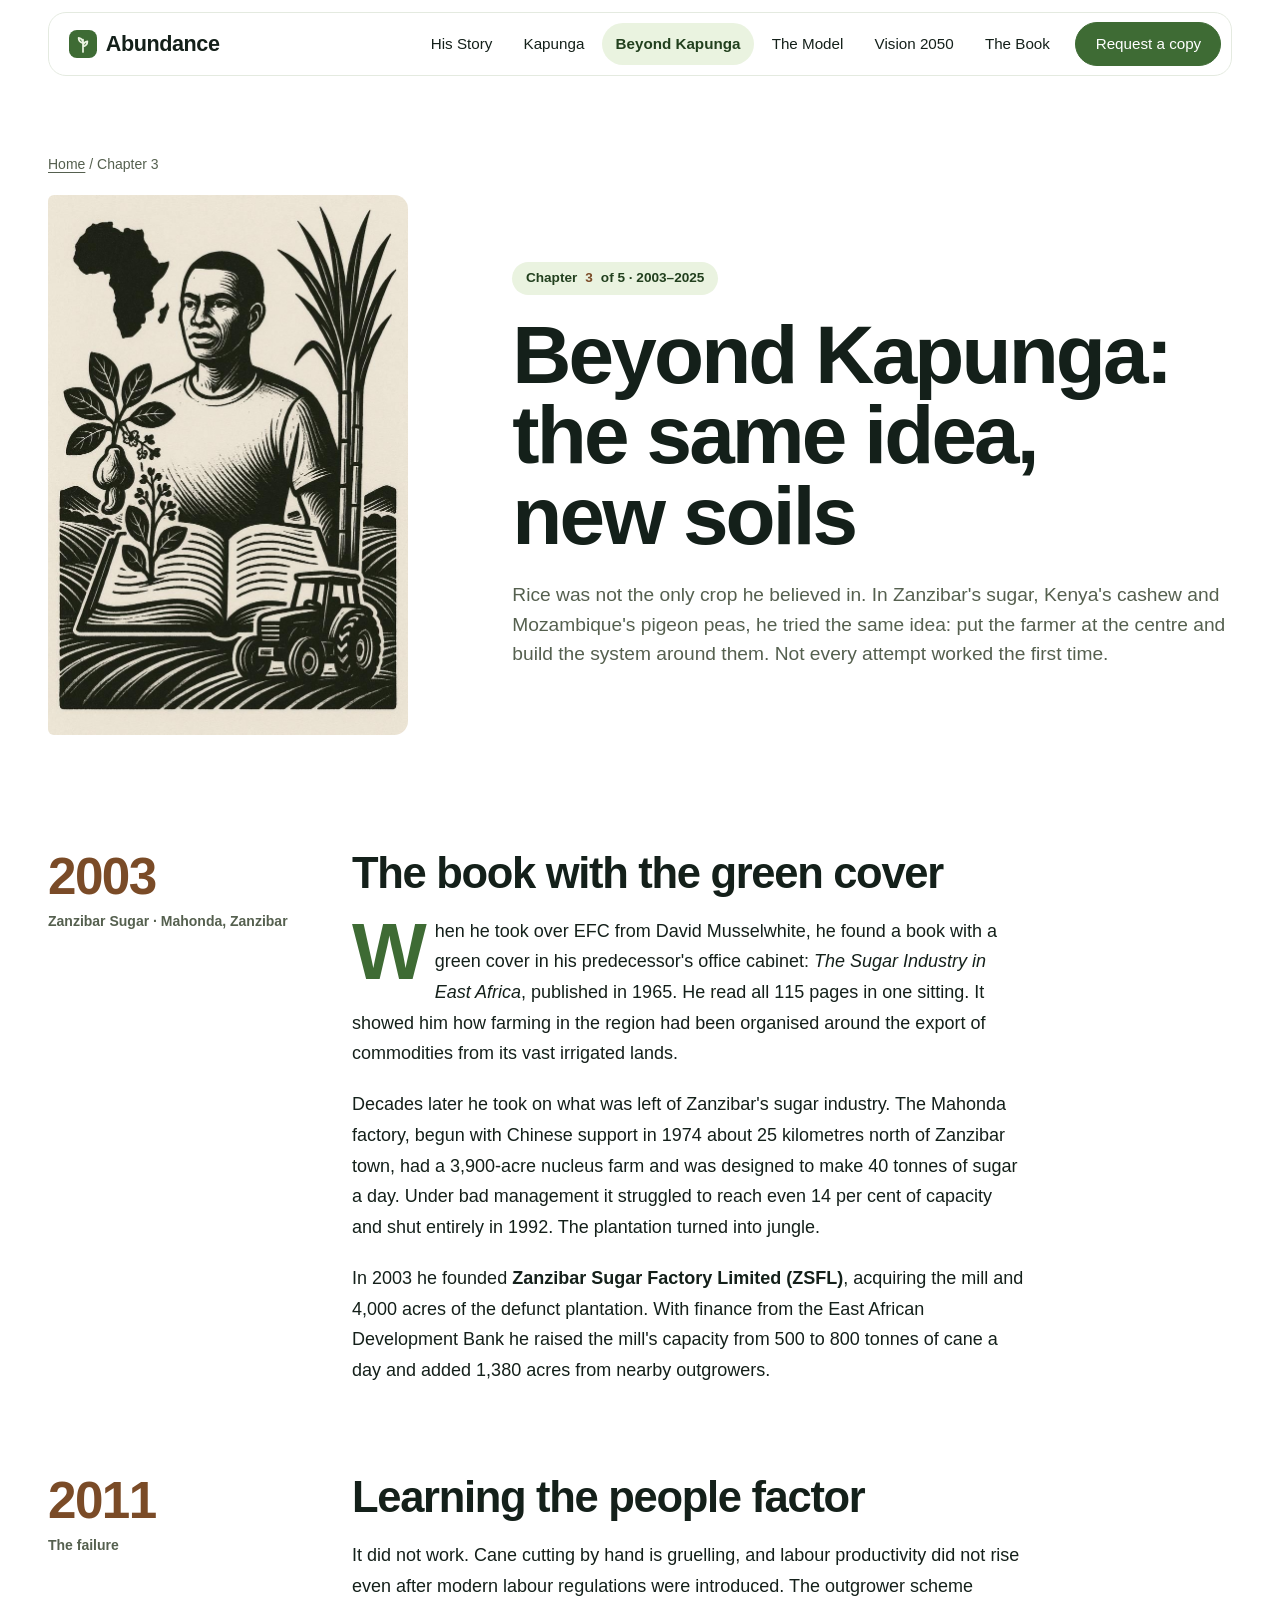
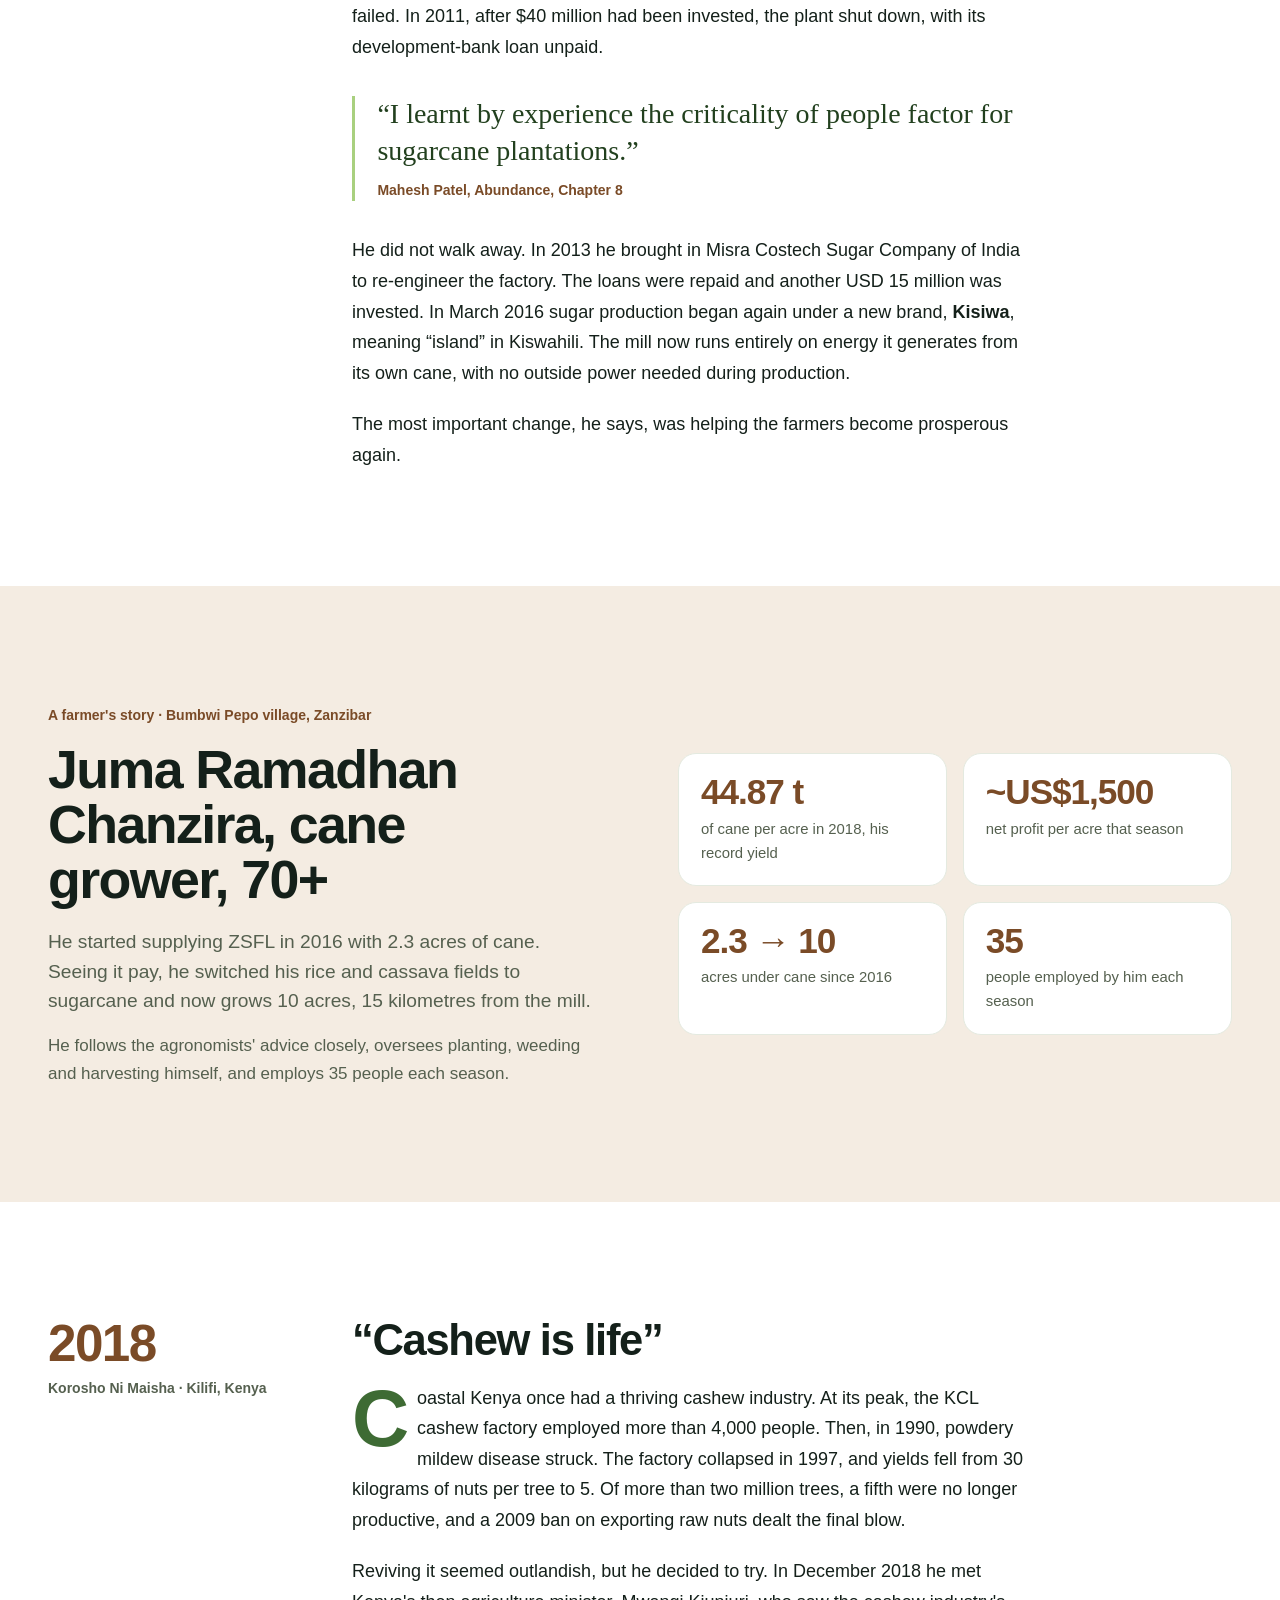
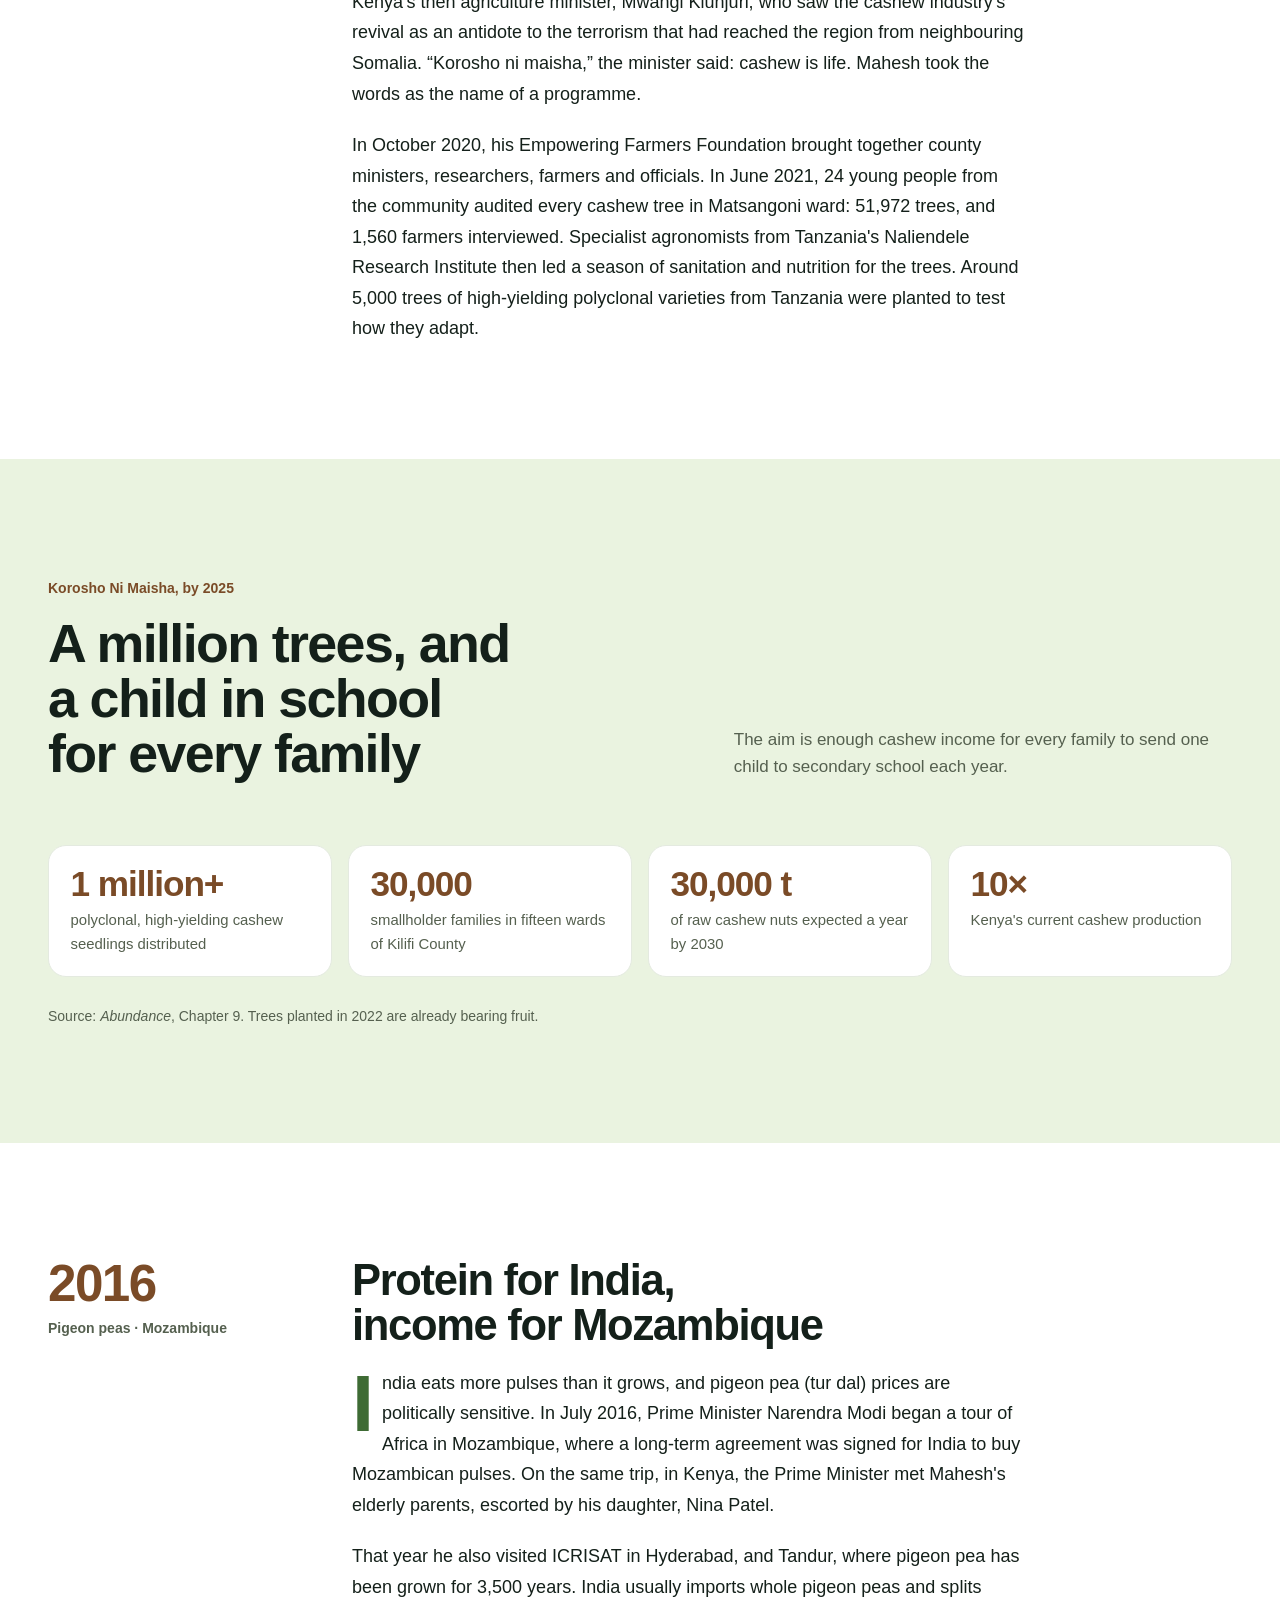
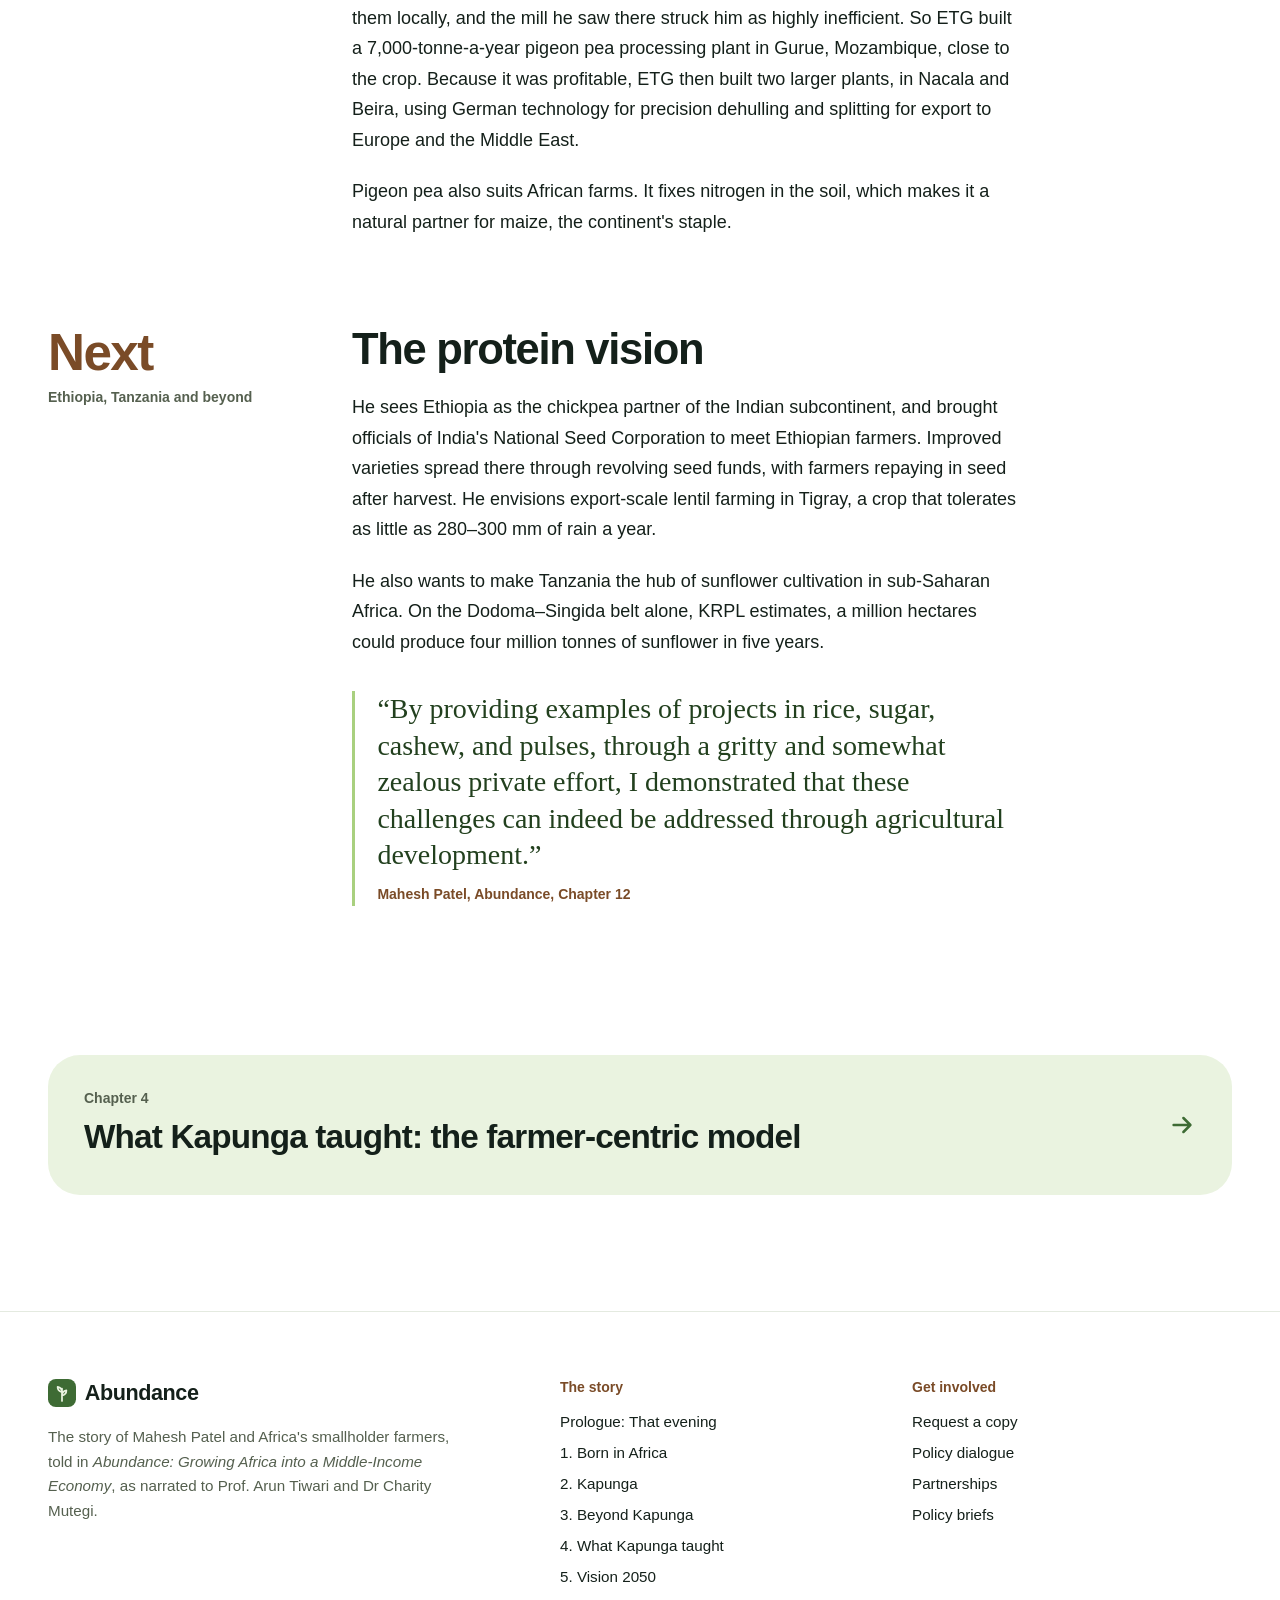
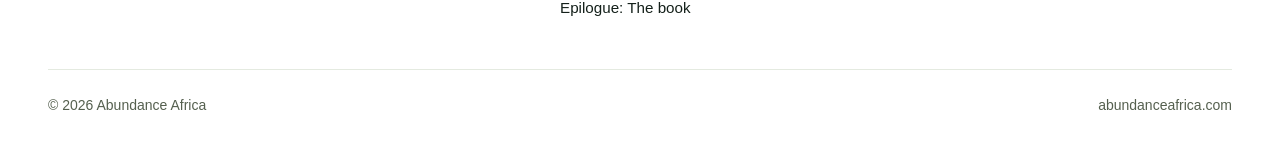
==== beyond-kapunga.html @ ffa39886 "Retell the site as Mahesh Patel's story, add request-a-copy form - Chapters: prologue, Born in Afric" ====
<!doctype html>
<html lang="en">
<head>
<meta charset="utf-8">
<meta name="viewport" content="width=device-width, initial-scale=1">
<title>Beyond Kapunga — Abundance</title>
<meta name="description" content="Chapter 3 of the Abundance story: Mahesh Patel takes the farmer-centric idea to Zanzibar's sugar, Kenya's cashew and Mozambique's pigeon peas, including the ventures that failed first.">
<meta property="og:title" content="Beyond Kapunga — Abundance">
<meta property="og:description" content="Chapter 3 of the Abundance story: Zanzibar sugar, Kenyan cashew and Mozambican pigeon peas, including the ventures that failed first.">
<meta property="og:image" content="assets/img/part-1.jpg">
<meta name="theme-color" content="#3E6B34">
<link rel="icon" href="assets/img/favicon.svg" type="image/svg+xml">
<link rel="preconnect" href="https://api.fontshare.com">
<link href="https://api.fontshare.com/v2/css?f[]=cabinet-grotesk@700,800&f[]=satoshi@400,500,700&f[]=zodiak@400&display=swap" rel="stylesheet">
<link rel="stylesheet" href="assets/site.css">
</head>
<body>
<header class="site-header">
  <div class="bar">
    <a class="brand" href="index.html"><svg viewBox="0 0 32 32" aria-hidden="true"><rect width="32" height="32" rx="9" fill="#3E6B34"/><path d="M16 25V11M16 15c-3-1-5-3.5-5-6 3 .5 5 3 5 6zm0 4c3-1 5-3.5 5-6-3 .5-5 3-5 6z" stroke="#EAF3E0" stroke-width="2" fill="none" stroke-linecap="round" stroke-linejoin="round"/></svg><b>Abundance</b></a>
    <nav class="nav" aria-label="Main"><a href="mahesh-patel.html">His Story</a><a href="kapunga.html">Kapunga</a><a href="beyond-kapunga.html" aria-current="page">Beyond Kapunga</a><a href="the-model.html">The Model</a><a href="the-vision.html">Vision 2050</a><a href="the-book.html">The Book</a><a class="btn" href="request-copy.html">Request a copy</a></nav>
    <details class="menu">
      <summary>Menu</summary>
      <nav aria-label="Main"><a href="mahesh-patel.html">His Story</a><a href="kapunga.html">Kapunga</a><a href="beyond-kapunga.html" aria-current="page">Beyond Kapunga</a><a href="the-model.html">The Model</a><a href="the-vision.html">Vision 2050</a><a href="the-book.html">The Book</a><a href="request-copy.html">Request a copy</a><a href="engage.html">Engage</a></nav>
    </details>
  </div>
</header>
<main>
<section class="phead">
  <div class="wrap">
    <p class="crumbs"><a href="index.html">Home</a> / Chapter 3</p>
    <div class="book" style="align-items:center">
      <div class="cover" style="box-shadow:none;background:#F3EFE6"><img src="assets/img/part-1.jpg" width="722" height="1083" alt="Woodcut illustration of a young African farmer beside cashew, sugarcane, an open book and a tractor" fetchpriority="high"></div>
      <div>
        <span class="chapter-tag">Chapter <b>3</b> of 5 · 2003–2025</span>
        <h1>Beyond Kapunga: the same idea, new soils</h1>
        <p class="lede muted" style="margin-top:1.5rem">Rice was not the only crop he believed in. In Zanzibar's sugar, Kenya's cashew and Mozambique's pigeon peas, he tried the same idea: put the farmer at the centre and build the system around them. Not every attempt worked the first time.</p>
      </div>
    </div>
  </div>
</section>

<section class="section">
  <div class="wrap">
    <article class="scene">
      <div class="scene-side"><span class="when">2003</span><small>Zanzibar Sugar · Mahonda, Zanzibar</small></div>
      <div class="read">
        <h2>The book with the green cover</h2>
        <p class="first">When he took over EFC from David Musselwhite, he found a book with a green cover in his predecessor's office cabinet: <i>The Sugar Industry in East Africa</i>, published in 1965. He read all 115 pages in one sitting. It showed him how farming in the region had been organised around the export of commodities from its vast irrigated lands.</p>
        <p>Decades later he took on what was left of Zanzibar's sugar industry. The Mahonda factory, begun with Chinese support in 1974 about 25 kilometres north of Zanzibar town, had a 3,900-acre nucleus farm and was designed to make 40 tonnes of sugar a day. Under bad management it struggled to reach even 14 per cent of capacity and shut entirely in 1992. The plantation turned into jungle.</p>
        <p>In 2003 he founded <b>Zanzibar Sugar Factory Limited (ZSFL)</b>, acquiring the mill and 4,000 acres of the defunct plantation. With finance from the East African Development Bank he raised the mill's capacity from 500 to 800 tonnes of cane a day and added 1,380 acres from nearby outgrowers.</p>
      </div>
    </article>

    <article class="scene">
      <div class="scene-side"><span class="when">2011</span><small>The failure</small></div>
      <div class="read">
        <h2>Learning the people factor</h2>
        <p>It did not work. Cane cutting by hand is gruelling, and labour productivity did not rise even after modern labour regulations were introduced. The outgrower scheme failed. In 2011, after $40 million had been invested, the plant shut down, with its development-bank loan unpaid.</p>
        <blockquote class="pull"><p>“I learnt by experience the criticality of people factor for sugarcane plantations.”</p><cite>Mahesh Patel, Abundance, Chapter 8</cite></blockquote>
        <p>He did not walk away. In 2013 he brought in Misra Costech Sugar Company of India to re-engineer the factory. The loans were repaid and another USD 15 million was invested. In March 2016 sugar production began again under a new brand, <b>Kisiwa</b>, meaning “island” in Kiswahili. The mill now runs entirely on energy it generates from its own cane, with no outside power needed during production.</p>
        <p>The most important change, he says, was helping the farmers become prosperous again.</p>
      </div>
    </article>
  </div>
</section>

<section class="section soil-soft">
  <div class="wrap split">
    <div>
      <span class="label">A farmer's story · Bumbwi Pepo village, Zanzibar</span>
      <h2>Juma Ramadhan Chanzira, cane grower, 70+</h2>
      <p class="lede muted" style="margin-top:1.25rem">He started supplying ZSFL in 2016 with 2.3 acres of cane. Seeing it pay, he switched his rice and cassava fields to sugarcane and now grows 10 acres, 15 kilometres from the mill.</p>
      <p class="muted" style="margin-top:1rem">He follows the agronomists' advice closely, oversees planting, weeding and harvesting himself, and employs 35 people each season.</p>
    </div>
    <div class="more-figs" style="margin-top:0">
      <div class="fig"><b>44.87 t</b><span>of cane per acre in 2018, his record yield</span></div>
      <div class="fig"><b>~US$1,500</b><span>net profit per acre that season</span></div>
      <div class="fig"><b>2.3 → 10</b><span>acres under cane since 2016</span></div>
      <div class="fig"><b>35</b><span>people employed by him each season</span></div>
    </div>
  </div>
</section>

<section class="section">
  <div class="wrap">
    <article class="scene">
      <div class="scene-side"><span class="when">2018</span><small>Korosho Ni Maisha · Kilifi, Kenya</small></div>
      <div class="read">
        <h2>“Cashew is life”</h2>
        <p class="first">Coastal Kenya once had a thriving cashew industry. At its peak, the KCL cashew factory employed more than 4,000 people. Then, in 1990, powdery mildew disease struck. The factory collapsed in 1997, and yields fell from 30 kilograms of nuts per tree to 5. Of more than two million trees, a fifth were no longer productive, and a 2009 ban on exporting raw nuts dealt the final blow.</p>
        <p>Reviving it seemed outlandish, but he decided to try. In December 2018 he met Kenya's then agriculture minister, Mwangi Kiunjuri, who saw the cashew industry's revival as an antidote to the terrorism that had reached the region from neighbouring Somalia. “Korosho ni maisha,” the minister said: cashew is life. Mahesh took the words as the name of a programme.</p>
        <p>In October 2020, his Empowering Farmers Foundation brought together county ministers, researchers, farmers and officials. In June 2021, 24 young people from the community audited every cashew tree in Matsangoni ward: 51,972 trees, and 1,560 farmers interviewed. Specialist agronomists from Tanzania's Naliendele Research Institute then led a season of sanitation and nutrition for the trees. Around 5,000 trees of high-yielding polyclonal varieties from Tanzania were planted to test how they adapt.</p>
      </div>
    </article>
  </div>
</section>

<section class="section leaf">
  <div class="wrap">
    <div class="head">
      <div><span class="label">Korosho Ni Maisha, by 2025</span><h2>A million trees, and a child in school for every family</h2></div>
      <p>The aim is enough cashew income for every family to send one child to secondary school each year.</p>
    </div>
    <div class="more-figs more-figs--4" style="margin-top:0">
      <div class="fig"><b>1 million+</b><span>polyclonal, high-yielding cashew seedlings distributed</span></div>
      <div class="fig"><b>30,000</b><span>smallholder families in fifteen wards of Kilifi County</span></div>
      <div class="fig"><b>30,000 t</b><span>of raw cashew nuts expected a year by 2030</span></div>
      <div class="fig"><b>10×</b><span>Kenya's current cashew production</span></div>
    </div>
    <p class="source">Source: <i>Abundance</i>, Chapter 9. Trees planted in 2022 are already bearing fruit.</p>
  </div>
</section>

<section class="section">
  <div class="wrap">
    <article class="scene">
      <div class="scene-side"><span class="when">2016</span><small>Pigeon peas · Mozambique</small></div>
      <div class="read">
        <h2>Protein for India, income for Mozambique</h2>
        <p class="first">India eats more pulses than it grows, and pigeon pea (tur dal) prices are politically sensitive. In July 2016, Prime Minister Narendra Modi began a tour of Africa in Mozambique, where a long-term agreement was signed for India to buy Mozambican pulses. On the same trip, in Kenya, the Prime Minister met Mahesh's elderly parents, escorted by his daughter, Nina Patel.</p>
        <p>That year he also visited ICRISAT in Hyderabad, and Tandur, where pigeon pea has been grown for 3,500 years. India usually imports whole pigeon peas and splits them locally, and the mill he saw there struck him as highly inefficient. So ETG built a 7,000-tonne-a-year pigeon pea processing plant in Gurue, Mozambique, close to the crop. Because it was profitable, ETG then built two larger plants, in Nacala and Beira, using German technology for precision dehulling and splitting for export to Europe and the Middle East.</p>
        <p>Pigeon pea also suits African farms. It fixes nitrogen in the soil, which makes it a natural partner for maize, the continent's staple.</p>
      </div>
    </article>

    <article class="scene">
      <div class="scene-side"><span class="when">Next</span><small>Ethiopia, Tanzania and beyond</small></div>
      <div class="read">
        <h2>The protein vision</h2>
        <p>He sees Ethiopia as the chickpea partner of the Indian subcontinent, and brought officials of India's National Seed Corporation to meet Ethiopian farmers. Improved varieties spread there through revolving seed funds, with farmers repaying in seed after harvest. He envisions export-scale lentil farming in Tigray, a crop that tolerates as little as 280–300 mm of rain a year.</p>
        <p>He also wants to make Tanzania the hub of sunflower cultivation in sub-Saharan Africa. On the Dodoma–Singida belt alone, KRPL estimates, a million hectares could produce four million tonnes of sunflower in five years.</p>
        <blockquote class="pull"><p>“By providing examples of projects in rice, sugar, cashew, and pulses, through a gritty and somewhat zealous private effort, I demonstrated that these challenges can indeed be addressed through agricultural development.”</p><cite>Mahesh Patel, Abundance, Chapter 12</cite></blockquote>
      </div>
    </article>
  </div>
</section>

<section class="section" style="padding-top:0">
  <div class="wrap"><a class="next" href="the-model.html"><span><small>Chapter 4</small><b>What Kapunga taught: the farmer-centric model</b></span><svg viewBox="0 0 20 20" fill="none" aria-hidden="true"><path d="M4 10h12m-5-5 5 5-5 5" stroke="currentColor" stroke-width="1.8" stroke-linecap="round" stroke-linejoin="round"/></svg></a></div>
</section>

</main>
<footer class="site-footer">
  <div class="wrap">
    <div class="foot-grid">
      <div>
        <a class="brand" href="index.html"><svg viewBox="0 0 32 32" aria-hidden="true"><rect width="32" height="32" rx="9" fill="#3E6B34"/><path d="M16 25V11M16 15c-3-1-5-3.5-5-6 3 .5 5 3 5 6zm0 4c3-1 5-3.5 5-6-3 .5-5 3-5 6z" stroke="#EAF3E0" stroke-width="2" fill="none" stroke-linecap="round" stroke-linejoin="round"/></svg><b>Abundance</b></a>
        <p class="muted" style="margin-top:.9rem;max-width:26rem">The story of Mahesh Patel and Africa's smallholder farmers, told in <i>Abundance: Growing Africa into a Middle-Income Economy</i>, as narrated to Prof. Arun Tiwari and Dr Charity Mutegi.</p>
      </div>
      <div>
        <h4>The story</h4>
        <ul><li><a href="index.html">Prologue: That evening</a></li><li><a href="mahesh-patel.html">1. Born in Africa</a></li><li><a href="kapunga.html">2. Kapunga</a></li><li><a href="beyond-kapunga.html">3. Beyond Kapunga</a></li><li><a href="the-model.html">4. What Kapunga taught</a></li><li><a href="the-vision.html">5. Vision 2050</a></li><li><a href="the-book.html">Epilogue: The book</a></li></ul>
      </div>
      <div>
        <h4>Get involved</h4>
        <ul><li><a href="request-copy.html">Request a copy</a></li><li><a href="engage.html?route=policy#form">Policy dialogue</a></li><li><a href="engage.html?route=partnership#form">Partnerships</a></li><li><a href="engage.html#briefs">Policy briefs</a></li></ul>
      </div>
    </div>
    <div class="foot-note"><span>&copy; 2026 Abundance Africa</span><span>abundanceafrica.com</span></div>
  </div>
</footer>
<script src="assets/site.js" defer></script>
</body>
</html>
---- assets/site.css ----
:root {
  --canvas: #FFFFFF;
  --leaf: #EAF3E0;        /* light green ground */
  --leaf-2: #D2E6BD;      /* light green rules, fills */
  --sprout: #A9D07F;      /* bright light green, shapes only */
  --rule: #E4EAE0;
  --ink: #14201A;
  --ink-2: #55604F;
  --green: #3E6B34;
  --green-hover: #33592B;
  --green-deep: #22401E;
  --soil: #7A4B27;        /* brown */
  --soil-deep: #5E3A1E;
  --soil-soft: #F4ECE2;
  --harvest: #B8913B;     /* ripe-crop gold, shapes only */
  --water: #6FA8C9;       /* canal, shapes only */

  --font-display: 'Cabinet Grotesk', 'Helvetica Neue', Arial, sans-serif;
  --font-text: 'Satoshi', 'Helvetica Neue', Arial, sans-serif;
  --font-quote: 'Zodiak', Georgia, serif;

  --fs-body: 1.0625rem;
  --fs-small: .875rem;
  --section: clamp(4.5rem, 9vw, 8rem);
  --gutter: clamp(1rem, 4vw, 3rem);
  --max: 1280px;
  --radius-s: 10px;
  --radius-m: 18px;
  --radius-l: 32px;
  --ease: cubic-bezier(.2, .7, .1, 1);
}

*, *::before, *::after { box-sizing: border-box; }
[hidden] { display: none !important; }
html { -webkit-text-size-adjust: 100%; }
body { margin: 0; background: var(--canvas); color: var(--ink); font: 400 var(--fs-body)/1.62 var(--font-text); -webkit-font-smoothing: antialiased; }
img { display: block; max-width: 100%; height: auto; }
a { color: var(--green); text-underline-offset: .18em; text-decoration-thickness: 1px; }
a:hover { color: var(--green-hover); }
:focus-visible { outline: 2px solid var(--soil); outline-offset: 3px; border-radius: 6px; }
h1, h2, h3 { font-family: var(--font-display); margin: 0; text-wrap: balance; }
h1 { font-weight: 800; font-size: clamp(2.8rem, 6.4vw, 5.6rem); line-height: .98; letter-spacing: -0.035em; }
h2 { font-weight: 800; font-size: clamp(2.1rem, 4.2vw, 3.6rem); line-height: 1.02; letter-spacing: -0.03em; }
h3 { font-weight: 700; font-size: 1.4rem; line-height: 1.2; letter-spacing: -0.015em; }
h4 { margin: 0; font-size: 1rem; font-weight: 700; }
p { margin: 0; }
p + p { margin-top: 1em; }
ul, ol { margin: 0; padding: 0; }

.wrap { max-width: var(--max); margin: 0 auto; padding: 0 var(--gutter); }
.section { padding: var(--section) 0; }
.leaf { background: var(--leaf); }
.soil-soft { background: var(--soil-soft); }
.lede { font-size: clamp(1.12rem, 1.5vw, 1.3rem); line-height: 1.55; }
.muted { color: var(--ink-2); }
.label { display: inline-block; font-size: var(--fs-small); font-weight: 700; color: var(--soil); margin-bottom: 1rem; }
.mark { text-decoration: underline; text-decoration-color: var(--sprout); text-decoration-thickness: .16em; text-underline-offset: .1em; text-decoration-skip-ink: none; }
.quote { font-family: var(--font-quote); font-weight: 400; font-size: clamp(1.6rem, 3vw, 2.5rem); line-height: 1.2; letter-spacing: -0.01em; color: var(--green-deep); }
.todo { background: #FFF6DD; color: #6B4A00; font-size: .85em; padding: .05em .4em; border-radius: 4px; font-weight: 500; }
.head { display: grid; grid-template-columns: 1.1fr .9fr; gap: 1.5rem clamp(2rem, 6vw, 6rem); align-items: end; margin-bottom: clamp(2.5rem, 5vw, 4rem); }
.head p { color: var(--ink-2); max-width: 34rem; }
.source { font-size: var(--fs-small); color: var(--ink-2); margin-top: 1.75rem; max-width: 52rem; }

/* Buttons */
.btn { display: inline-flex; align-items: center; justify-content: center; gap: .55rem; min-height: 48px; padding: .8rem 1.4rem; border-radius: 999px; background: var(--green); color: #fff; border: 1.5px solid var(--green); font: 700 1rem/1 var(--font-text); text-decoration: none; cursor: pointer; transition: background-color .2s, border-color .2s, color .2s; }
.btn:hover { background: var(--green-hover); border-color: var(--green-hover); color: #fff; }
.btn svg { width: 18px; height: 18px; transition: transform .25s var(--ease); }
.btn:hover svg { transform: translateX(3px); }
.btn-line { background: transparent; color: var(--green-deep); border-color: var(--leaf-2); }
.btn-line:hover { background: var(--leaf); color: var(--green-deep); border-color: var(--green); }
.btn-white { background: #fff; border-color: #fff; color: var(--green-deep); }
.btn-white:hover { background: var(--leaf); border-color: var(--leaf); color: var(--green-deep); }
.actions { display: flex; flex-wrap: wrap; gap: .75rem; margin-top: 2rem; }

/* Floating header bar */
.site-header { position: sticky; top: 0; z-index: 30; padding: 12px var(--gutter) 0; pointer-events: none; }
.bar { pointer-events: auto; max-width: calc(var(--max) - 2 * var(--gutter) + 2rem); margin: 0 auto; display: flex; align-items: center; justify-content: space-between; gap: 1.5rem; min-height: 64px; padding: 0 .6rem 0 1.25rem; background: rgba(255,255,255,.96); border: 1px solid var(--rule); border-radius: var(--radius-m); transition: box-shadow .3s; }
.is-scrolled .bar { box-shadow: 0 10px 30px -18px rgba(20,32,26,.35); }
.brand { display: flex; align-items: center; gap: .55rem; text-decoration: none; color: var(--ink); }
.brand svg { width: 28px; height: 28px; }
.brand b { font-family: var(--font-display); font-weight: 800; font-size: 1.35rem; letter-spacing: -0.02em; }
.nav { display: flex; align-items: center; gap: .25rem; }
.nav a { padding: .55rem .85rem; border-radius: 999px; color: var(--ink); text-decoration: none; font-weight: 500; font-size: .95rem; transition: background-color .2s; }
.nav a:hover { background: var(--leaf); color: var(--ink); }
.nav a[aria-current="page"] { background: var(--leaf); color: var(--green-deep); font-weight: 700; }
.nav .btn { margin-left: .5rem; padding: .7rem 1.2rem; min-height: 44px; color: #fff; }
.nav .btn:hover { background: var(--green-hover); color: #fff; }
.nav .btn[aria-current="page"] { background: var(--soil); border-color: var(--soil); color: #fff; }
.menu { display: none; position: relative; }

/* ---------- Home hero: headline + expanding photo panels ---------- */
.hero { padding: clamp(2rem, 4.5vw, 3.75rem) 0 clamp(3rem, 6vw, 5rem); }
.hero-top { display: grid; grid-template-columns: 1.7fr .8fr; gap: 2rem clamp(2rem, 5vw, 5rem); align-items: end; }
.hero h1 { font-size: clamp(3rem, 6.6vw, 6.4rem); line-height: .94; letter-spacing: -0.045em; animation: set .9s var(--ease) both; }
.hero .by { font-weight: 700; color: var(--soil); }
.hero .sub { margin-top: .6rem; font-family: var(--font-display); font-weight: 700; font-size: 1.3rem; line-height: 1.25; letter-spacing: -0.01em; color: var(--green-deep); }
.hero .deck { margin-top: 1rem; color: var(--ink-2); }
@keyframes set { from { opacity: 0; transform: translateY(18px); } }
.panels { display: flex; gap: .75rem; height: clamp(360px, 44vw, 560px); margin-top: clamp(2rem, 4vw, 3rem); list-style: none; }
.panel { position: relative; display: flex; flex-direction: column; flex: 1 1 0; min-width: 0; margin: 0; cursor: pointer; transition: flex-grow .7s var(--ease); animation: rise-in .9s var(--ease) both; }
.panel:nth-child(2) { animation-delay: .08s; } .panel:nth-child(3) { animation-delay: .16s; } .panel:nth-child(4) { animation-delay: .24s; }
@keyframes rise-in { from { opacity: 0; transform: translateY(30px); } }
.panel.is-open { flex-grow: 3.2; }
.ph { position: relative; flex: 1; min-height: 0; border-radius: var(--radius-l); overflow: hidden; background: var(--leaf); }
.panel img { position: absolute; inset: 0; width: 100%; height: 100%; object-fit: cover; transition: transform 1.2s var(--ease); }
.panel.is-open img { transform: scale(1.03); }
.panel--book img { object-fit: contain; padding: 8% 10%; filter: drop-shadow(0 22px 28px rgba(20,32,26,.28)); }
.panel figcaption { padding: .9rem .25rem 0; height: 5.75rem; overflow: hidden; margin: 0; color: var(--ink); font-size: 1rem; }
.panel figcaption b { display: block; font-family: var(--font-display); font-size: 1.15rem; letter-spacing: -0.01em; white-space: nowrap; overflow: hidden; text-overflow: ellipsis; }
.panel figcaption span { display: block; font-size: .9rem; color: var(--ink-2); max-height: 0; opacity: 0; overflow: hidden; transition: max-height .5s var(--ease), opacity .4s; }
.panel.is-open figcaption span { max-height: 5em; opacity: 1; margin-top: .2rem; }
.panel a { position: absolute; inset: 0; z-index: 2; border-radius: var(--radius-l); }

/* Facts strip under hero */
.facts { display: grid; grid-template-columns: repeat(4, 1fr); gap: 1px; margin-top: 1rem; background: var(--rule); border: 1px solid var(--rule); border-radius: var(--radius-m); overflow: hidden; list-style: none; }
.facts li { padding: 1.1rem 1.25rem; background: #fff; font-size: .93rem; color: var(--ink-2); }
.facts b { display: block; color: var(--ink); font-weight: 700; }

/* ---------- Ecosystem switch ---------- */
.eco-wrap { display: grid; grid-template-columns: .8fr 1.2fr; gap: clamp(2rem, 5vw, 5rem); align-items: center; }
.seg { display: inline-flex; padding: 5px; border-radius: 999px; background: #fff; border: 1px solid var(--leaf-2); }
.seg label { position: relative; cursor: pointer; }
.seg input { position: absolute; opacity: 0; pointer-events: none; }
.seg span { display: block; min-height: 42px; padding: .6rem 1.2rem; border-radius: 999px; font-weight: 700; font-size: .95rem; color: var(--ink-2); transition: background-color .25s, color .25s; }
.seg input:checked + span { background: var(--green); color: #fff; }
.seg input:focus-visible + span { outline: 2px solid var(--soil); outline-offset: 2px; }
.seg--soil input:checked + span { background: var(--soil); }
.eco-text .state-copy { margin-top: 1.5rem; min-height: 6.5em; }
.eco-caption { margin-top: 1.25rem; padding: 1rem 1.2rem; background: #fff; border-radius: var(--radius-m); border: 1px solid var(--leaf-2); font-size: .97rem; min-height: 4.6em; }
.eco-caption b { display: block; font-family: var(--font-display); font-size: 1.1rem; }
.eco { width: 100%; height: auto; display: block; overflow: visible; }
.eco .node { cursor: pointer; transition: transform 1s var(--ease); }
.eco .node circle { fill: #fff; stroke: var(--green); stroke-width: 2; transition: stroke .4s, fill .3s; }
.eco .node text { font: 700 15px var(--font-text); fill: var(--green-deep); pointer-events: none; transition: fill .4s; }
.eco .node:hover circle, .eco .node:focus-visible circle { fill: var(--leaf-2); }
.eco .node:focus { outline: none; }
.eco .node:focus-visible circle { stroke: var(--soil); stroke-width: 3; }
.eco .link { stroke: var(--green); stroke-width: 2; stroke-dasharray: 260; stroke-dashoffset: 0; transition: stroke-dashoffset 1s var(--ease) .35s, opacity .4s .35s; }
.eco .orbit { fill: none; stroke: var(--leaf-2); stroke-width: 2; stroke-dasharray: 4 8; transition: opacity .6s .4s; }
.eco .hub { transition: fill .6s; fill: var(--green); }
.eco .hub-t { font: 800 24px var(--font-display); fill: #fff; text-anchor: middle; }
.eco .hub-s { font: 700 12.5px var(--font-text); text-anchor: middle; transition: opacity .4s; }
.eco[data-state="fragmented"] .node { transform: translate(var(--fx), var(--fy)); }
.eco[data-state="fragmented"] .node circle { stroke: #B9AE9E; stroke-dasharray: 5 6; }
.eco[data-state="fragmented"] .node text { fill: #8A7F70; }
.eco[data-state="fragmented"] .link { stroke-dashoffset: 260; opacity: 0; transition-delay: 0s; }
.eco[data-state="fragmented"] .orbit { opacity: 0; transition-delay: 0s; }
.eco[data-state="fragmented"] .hub { fill: #A39582; }
.eco .s-frag { fill: #F4ECE2; opacity: 0; } .eco .s-conn { fill: var(--leaf-2); }
.eco[data-state="fragmented"] .s-frag { opacity: 1; } .eco[data-state="fragmented"] .s-conn { opacity: 0; }

/* ---------- Kapunga: scroll story with a growing field ---------- */
.story { display: grid; grid-template-columns: 1fr 1fr; gap: clamp(2rem, 6vw, 6rem); }
.story-visual { position: sticky; top: 96px; align-self: start; height: calc(100svh - 120px); max-height: 720px; display: flex; flex-direction: column; gap: 1rem; }
.field-card { position: relative; flex: 1; min-height: 0; border-radius: var(--radius-l); overflow: hidden; background: #EADCC8; }
.field { width: 100%; height: 100%; display: block; }
.field g { transition: opacity .8s var(--ease); }
.field .l2, .field .l3, .field .l4, .field .l6 { opacity: 0; }
.field.s2 .l2, .field.s3 .l3, .field.s4 .l4, .field.s6 .l6 { opacity: 1; }
.field .l3 circle { fill: var(--green); transform-box: fill-box; transform-origin: center; transform: scale(.4); transition: transform .9s var(--ease), fill .9s; }
.field.s3 .l3 circle { transform: scale(.8); }
.field.s4 .l3 circle { transform: scale(1.1); }
.field.s5 .l3 circle { transform: scale(1.6); fill: var(--harvest); }
.field-badge { position: absolute; left: 1rem; top: 1rem; right: 1rem; display: flex; justify-content: space-between; align-items: flex-start; gap: 1rem; pointer-events: none; }
.field-badge .when { padding: .5rem .9rem; border-radius: 999px; background: #fff; font-weight: 700; font-size: .92rem; color: var(--soil); }
.field-badge .count { padding: .5rem .9rem; border-radius: 999px; background: rgba(255,255,255,.85); font-size: .85rem; font-weight: 700; font-variant-numeric: tabular-nums; }
.story-meter { display: grid; grid-template-columns: repeat(6, 1fr); gap: 6px; }
.story-meter i { height: 6px; border-radius: 3px; background: var(--leaf-2); transition: background-color .4s; }
.story-meter i.on { background: var(--green); }
.story-steps { list-style: none; }
.story-step { min-height: 78svh; display: flex; flex-direction: column; justify-content: center; padding: 2rem 0; opacity: .35; transition: opacity .5s; }
.story-step.is-active { opacity: 1; }
.story-step:first-child { min-height: 60svh; justify-content: flex-start; padding-top: 4rem; }
.story-step .when { font-weight: 700; color: var(--soil); }
.story-step h3 { margin-top: .4rem; font-size: clamp(2rem, 3.4vw, 3rem); font-weight: 800; letter-spacing: -0.03em; line-height: 1.02; }
.story-step .why { margin-top: 1.1rem; font-size: 1.12rem; }
.story-step ul { list-style: none; margin-top: 1.25rem; display: grid; gap: .45rem; }
.story-step li { position: relative; padding-left: 1.5rem; color: var(--ink-2); }
.story-step li::before { content: ""; position: absolute; left: 0; top: .55em; width: 10px; height: 10px; border-radius: 50%; border: 2px solid var(--green); }
.story-step .ask { margin-top: 1.5rem; padding: 1rem 1.2rem; background: var(--soil-soft); border-radius: var(--radius-m); }
.story-step .ask small { display: block; font-size: .82rem; font-weight: 700; color: var(--soil); }
.story-step .ask p { font-family: var(--font-quote); font-size: 1.15rem; line-height: 1.4; color: var(--ink); margin-top: .2rem; }

/* ---------- Yield unit chart ---------- */
.yield { display: grid; grid-template-columns: 1fr 1.1fr; gap: clamp(2rem, 6vw, 6rem); align-items: center; }
.yield-num { font-family: var(--font-display); font-weight: 800; font-size: clamp(4rem, 9vw, 7.5rem); line-height: .9; letter-spacing: -0.05em; color: var(--green-deep); margin-top: 1.75rem; font-variant-numeric: tabular-nums; }
.yield-num small { font-size: .3em; letter-spacing: -0.01em; color: var(--ink-2); margin-left: .3rem; }
.yield-note { margin-top: .75rem; color: var(--ink-2); min-height: 3.2em; }
.units { display: grid; grid-template-columns: repeat(10, 1fr); gap: 6px; padding: clamp(1rem, 2.5vw, 1.75rem); background: #fff; border-radius: var(--radius-l); border: 1px solid var(--rule); }
.units i { aspect-ratio: 1; border-radius: 4px; background: var(--soil-soft); transition: background-color .35s var(--ease); }
.units i.on { background: var(--green); }
.units-key { display: flex; justify-content: space-between; gap: 1rem; margin-top: .8rem; font-size: .85rem; color: var(--ink-2); }
.units-key span::before { content: ""; display: inline-block; width: 11px; height: 11px; border-radius: 3px; background: var(--green); margin-right: .45rem; vertical-align: -1px; }
.more-figs { display: grid; grid-template-columns: 1fr 1fr; gap: 1rem; margin-top: 2rem; }
.fig { padding: 1.25rem 1.35rem; background: #fff; border-radius: var(--radius-m); border: 1px solid var(--rule); }
.fig b { display: block; font-family: var(--font-display); font-weight: 800; font-size: 2.2rem; line-height: 1; letter-spacing: -0.03em; color: var(--soil); }
.fig span { display: block; margin-top: .45rem; font-size: .93rem; color: var(--ink-2); }

/* ---------- Five shifts: pinned horizontal scroll ---------- */
.shifts { background: var(--soil); color: #fff; position: relative; }
.shifts h2 { color: #fff; }
.shifts .head p { color: rgba(255,255,255,.82); }
.shifts .label { color: var(--sprout); }
.hs-sticky { padding: var(--section) 0; }
.hs-viewport { overflow-x: auto; scroll-snap-type: x mandatory; scrollbar-width: none; padding: 0 var(--gutter); }
.hs-viewport::-webkit-scrollbar { display: none; }
.hs-track { display: flex; gap: 1.25rem; list-style: none; width: max-content; padding-right: var(--gutter); }
.shift { scroll-snap-align: start; width: min(540px, 82vw); min-height: 380px; display: flex; flex-direction: column; padding: clamp(1.5rem, 3vw, 2.25rem); background: #fff; color: var(--ink); border-radius: var(--radius-l); }
.shift .n { align-self: flex-start; padding: .35rem .8rem; border-radius: 999px; background: var(--leaf); font-weight: 700; font-size: .85rem; color: var(--green-deep); }
.shift .from { margin-top: auto; font-size: 1rem; color: var(--ink-2); }
.shift .from s { text-decoration-color: var(--soil); text-decoration-thickness: 2px; }
.shift h3 { margin-top: .5rem; font-weight: 800; font-size: clamp(1.7rem, 2.6vw, 2.3rem); line-height: 1.05; letter-spacing: -0.03em; color: var(--green-deep); }
.shift p { margin-top: 1rem; color: var(--ink-2); font-size: .98rem; }
.hs-progress { max-width: var(--max); margin: 2rem auto 0; padding: 0 var(--gutter); }
.hs-progress div { height: 4px; border-radius: 2px; background: rgba(255,255,255,.22); overflow: hidden; }
.hs-progress span { display: block; height: 100%; width: 0; background: var(--sprout); border-radius: 2px; }
.hs-on .hs-sticky { position: sticky; top: 0; height: 100svh; display: flex; flex-direction: column; justify-content: center; padding: 76px 0 2rem; overflow: hidden; }
.hs-on .hs-viewport { overflow: visible; scroll-snap-type: none; }
.hs-on .hs-track { will-change: transform; }

/* ---------- Book with part tabs ---------- */
.book { display: grid; grid-template-columns: .7fr 1.3fr; gap: clamp(2rem, 6vw, 6rem); align-items: start; }
.cover { position: relative; border-radius: 6px 14px 14px 6px; overflow: hidden; box-shadow: 0 30px 50px -28px rgba(20,32,26,.55); max-width: 360px; }
.cover img { width: 100%; }
.cover-meta { margin-top: 1.5rem; max-width: 360px; font-size: .93rem; color: var(--ink-2); }
.cover-meta b { color: var(--ink); }
.tabs { display: flex; gap: .5rem; margin-top: 2rem; overflow-x: auto; scrollbar-width: none; }
.tab { flex: 1 0 auto; min-width: 150px; text-align: left; padding: 1rem 1.1rem; border: 1.5px solid var(--leaf-2); border-radius: var(--radius-m); background: #fff; cursor: pointer; font: inherit; color: var(--ink); transition: border-color .2s, background-color .2s; }
.tab small { display: block; font-size: .82rem; font-weight: 700; color: var(--soil); }
.tab b { display: block; margin-top: .15rem; font-family: var(--font-display); font-size: 1.1rem; letter-spacing: -0.01em; line-height: 1.2; }
.tab:hover { border-color: var(--green); }
.tab[aria-selected="true"] { background: var(--green); border-color: var(--green); color: #fff; }
.tab[aria-selected="true"] small { color: var(--sprout); }
.spread { display: grid; grid-template-columns: 1fr 1fr; gap: 0; margin-top: 1rem; background: #fff; border-radius: var(--radius-l); border: 1px solid var(--leaf-2); overflow: hidden; }
.spread > div { padding: clamp(1.5rem, 3vw, 2.25rem); }
.spread > div + div { border-left: 1px dashed var(--leaf-2); }
.spread .q { font-family: var(--font-quote); font-size: clamp(1.35rem, 2vw, 1.7rem); line-height: 1.25; color: var(--green-deep); }
.spread p { color: var(--ink-2); }
.chips { list-style: none; display: flex; flex-wrap: wrap; gap: .45rem; margin-top: 1.25rem; }
.chip { padding: .3rem .8rem; border-radius: 999px; background: var(--leaf); font-size: .85rem; font-weight: 500; color: var(--green-deep); }
.fade-in { animation: fade-in .5s var(--ease); }
@keyframes fade-in { from { opacity: 0; transform: translateY(8px); } }

/* ---------- Person ---------- */
.person { display: grid; grid-template-columns: 1fr 1fr; min-height: 640px; }
.person-photo { position: relative; background: #E9E9E7; }
.person-photo img { position: absolute; inset: 0; width: 100%; height: 100%; object-fit: cover; object-position: 50% 20%; }
.person-body { padding: var(--section) clamp(1.5rem, 6vw, 6rem); background: var(--soil-soft); display: flex; flex-direction: column; justify-content: center; }
.ideas { list-style: none; margin-top: 2rem; border-top: 1.5px solid var(--soil); }
.ideas li { display: grid; grid-template-columns: 1fr 1.4fr; gap: 1rem; padding: 1rem 0; border-bottom: 1px solid rgba(122,75,39,.2); }
.ideas b { font-family: var(--font-display); font-size: 1.15rem; font-weight: 800; letter-spacing: -0.01em; color: var(--soil-deep); }
.ideas span { font-size: .95rem; color: var(--ink-2); }

/* ---------- Audience switch ---------- */
.lessons { display: grid; grid-template-columns: repeat(2, 1fr); gap: 1rem; margin-top: 2rem; list-style: none; }
.lesson { padding: 1.5rem; border-radius: var(--radius-m); background: #fff; border: 1px solid var(--rule); }
.lesson h3 { font-size: 1.3rem; }
.lesson p { margin-top: .4rem; color: var(--ink-2); font-size: .97rem; }
.lesson a { display: inline-block; margin-top: .9rem; font-weight: 700; font-size: .93rem; }

/* ---------- Engage band ---------- */
.engage { background: var(--green); color: #fff; position: relative; overflow: hidden; }
.engage h2 { color: #fff; max-width: 18ch; }
.engage .head p { color: rgba(255,255,255,.85); }
.engage .label { color: var(--sprout); }
.furrows { position: absolute; right: -60px; bottom: -40px; width: 520px; opacity: .14; pointer-events: none; }
.routes { position: relative; display: grid; grid-template-columns: repeat(3, 1fr); gap: 1rem; }
.route { display: flex; flex-direction: column; min-height: 230px; padding: 1.6rem; border-radius: var(--radius-l); background: rgba(255,255,255,.08); border: 1.5px solid rgba(255,255,255,.3); color: #fff; text-decoration: none; transition: background-color .25s, color .25s, border-color .25s; }
.route h3 { font-size: 1.45rem; }
.route p { margin-top: .5rem; font-size: .97rem; color: rgba(255,255,255,.85); transition: color .25s; }
.route .go { margin-top: auto; padding-top: 1.25rem; display: flex; align-items: center; gap: .5rem; font-weight: 700; }
.route .go svg { width: 18px; height: 18px; transition: transform .25s var(--ease); }
.route:hover { background: #fff; color: var(--green-deep); border-color: #fff; }
.route:hover p { color: var(--ink-2); }
.route:hover .go svg { transform: translateX(4px); }

/* ---------- Inner page head ---------- */
.phead { padding: clamp(2.5rem, 6vw, 5rem) 0 0; }
.phead-grid { display: grid; grid-template-columns: 1.2fr .8fr; gap: 1.5rem clamp(2rem, 5vw, 5rem); align-items: end; }
.crumbs { font-size: var(--fs-small); color: var(--ink-2); margin-bottom: 1.25rem; }
.crumbs a { color: var(--ink-2); }
.phead .lede { color: var(--ink-2); }
.phead-media { margin: clamp(2rem, 4vw, 3rem) auto 0; }
.phead-media .frame { position: relative; border-radius: var(--radius-l); overflow: hidden; height: clamp(300px, 46vw, 560px); background: var(--leaf); }
.phead-media img { width: 100%; height: 100%; object-fit: cover; animation: settle 1.4s var(--ease) both; }
@keyframes settle { from { transform: scale(1.08); } }
figcaption { font-size: var(--fs-small); color: var(--ink-2); margin-top: .7rem; }

/* ---------- Model page: scroll-tracked step index ---------- */
.spy { display: grid; grid-template-columns: 300px 1fr; gap: clamp(2rem, 6vw, 6rem); }
.spy-nav { position: sticky; top: 100px; align-self: start; }
.spy-nav ol { list-style: none; position: relative; padding-left: 1.25rem; }
.spy-nav ol::before { content: ""; position: absolute; left: 0; top: 6px; bottom: 6px; width: 3px; border-radius: 2px; background: var(--leaf-2); }
.spy-fill { position: absolute; left: 0; top: 6px; width: 3px; border-radius: 2px; background: var(--green); height: 0; transition: height .4s var(--ease); }
.spy-nav a { display: block; padding: .45rem 0; text-decoration: none; color: var(--ink-2); font-weight: 500; transition: color .2s; }
.spy-nav a:hover { color: var(--ink); }
.spy-nav a.is-active { color: var(--green-deep); font-weight: 700; }
.spy-step { padding: 2.5rem 0; border-top: 1px solid var(--rule); scroll-margin-top: 100px; }
.spy-step:first-child { border-top: 0; padding-top: 0; }
.spy-step .n { font-family: var(--font-display); font-weight: 800; font-size: 1rem; color: var(--soil); }
.spy-step h3 { margin-top: .3rem; font-size: clamp(1.8rem, 3vw, 2.5rem); font-weight: 800; letter-spacing: -0.03em; }
.spy-step .intro { margin-top: .6rem; font-size: 1.15rem; }
.roles { display: grid; grid-template-columns: 1fr 1fr; gap: .75rem; margin: 1.5rem 0 0; }
.roles div { padding: 1rem 1.1rem; border-radius: var(--radius-m); background: var(--leaf); }
.roles div:nth-child(2), .roles div:nth-child(3) { background: var(--soil-soft); }
.roles dt { font-size: .85rem; font-weight: 700; color: var(--green-deep); }
.roles div:nth-child(2) dt, .roles div:nth-child(3) dt { color: var(--soil-deep); }
.roles dd { margin: .25rem 0 0; font-size: .97rem; color: var(--ink); line-height: 1.5; }

/* ---------- Generic blocks used on inner pages ---------- */
.split { display: grid; grid-template-columns: 1fr 1fr; gap: clamp(2rem, 6vw, 6rem); align-items: center; }
.split.top { align-items: start; }
.prose { max-width: 40rem; }
.prose ul { padding-left: 1.2rem; }
.list-rows { list-style: none; border-top: 1.5px solid var(--green); }
.list-rows li { display: grid; grid-template-columns: 1fr 1.6fr; gap: 1rem 2rem; padding: 1.4rem 0; border-bottom: 1px solid var(--rule); }
.list-rows h3 { font-size: 1.35rem; }
.list-rows p { color: var(--ink-2); }
.people { display: grid; grid-template-columns: repeat(3, 1fr); gap: 1rem; margin-top: 2rem; }
.people > div { padding: 1.5rem; border-radius: var(--radius-l); background: #fff; }
.people h3 { font-size: 1.3rem; }
.people p { margin-top: .5rem; color: var(--ink-2); font-size: .97rem; }
.kv { display: grid; grid-template-columns: 1fr 1fr; gap: .75rem 1.5rem; margin-top: 2rem; }
.kv dt { font-size: .82rem; font-weight: 700; color: var(--soil); }
.kv dd { margin: .15rem 0 0; }
.career { list-style: none; border-top: 1.5px solid var(--soil); }
.career li { display: grid; grid-template-columns: 11rem 1fr; gap: 1.5rem; padding: 1.2rem 0; border-bottom: 1px solid var(--rule); }
.career .when { font-weight: 700; color: var(--soil); }
.notice { display: grid; grid-template-columns: auto 1fr; gap: .9rem; padding: 1.25rem 1.4rem; background: var(--soil-soft); border-radius: var(--radius-m); font-size: .97rem; }
.notice svg { color: var(--soil); margin-top: .15rem; }
.next { display: flex; justify-content: space-between; align-items: center; gap: 1.5rem; padding: 2rem 2.25rem; border-radius: var(--radius-l); background: var(--leaf); text-decoration: none; color: var(--ink); transition: background-color .25s; }
.next small { display: block; color: var(--ink-2); font-size: var(--fs-small); font-weight: 700; }
.next b { font-family: var(--font-display); font-weight: 800; font-size: clamp(1.4rem, 2.6vw, 2.1rem); letter-spacing: -0.025em; }
.next svg { width: 28px; height: 28px; flex: none; color: var(--green); transition: transform .25s var(--ease); }
.next:hover { background: var(--leaf-2); color: var(--ink); }
.next:hover svg { transform: translateX(5px); }

/* Form */
.form { display: grid; grid-template-columns: 1fr 1fr; gap: 1.25rem 1.5rem; padding: clamp(1.5rem, 3vw, 2.5rem); background: var(--leaf); border-radius: var(--radius-l); }
.field { display: grid; gap: .45rem; }
.field.full { grid-column: 1 / -1; }
.field label { font-weight: 700; font-size: .95rem; }
.field .hint { font-size: var(--fs-small); color: var(--ink-2); }
.field input, .field select, .field textarea { font: inherit; color: var(--ink); background: #fff; border: 1.5px solid #CBD8C2; border-radius: var(--radius-s); padding: .75rem .9rem; min-height: 48px; width: 100%; transition: border-color .15s, box-shadow .15s; }
.field textarea { min-height: 140px; resize: vertical; }
.field input:hover, .field select:hover, .field textarea:hover { border-color: var(--green); }
.field input:focus, .field select:focus, .field textarea:focus { outline: none; border-color: var(--green); box-shadow: 0 0 0 3px var(--leaf-2); }
.field input:user-invalid, .field textarea:user-invalid { border-color: #A3341F; }
.choice { display: grid; grid-template-columns: repeat(3, 1fr); gap: .6rem; border: 0; padding: 0; margin: 0; grid-column: 1 / -1; }
.choice legend { font-weight: 700; font-size: .95rem; margin-bottom: .6rem; padding: 0; }
.choice label { position: relative; display: block; padding: 1rem 1.1rem; border: 1.5px solid #CBD8C2; border-radius: var(--radius-m); background: #fff; cursor: pointer; transition: border-color .15s, background-color .15s; }
.choice label:hover { border-color: var(--green); }
.choice input { position: absolute; opacity: 0; pointer-events: none; }
.choice b { display: block; }
.choice span { display: block; font-size: var(--fs-small); color: var(--ink-2); margin-top: .2rem; }
.choice label:has(input:checked) { border-color: var(--green); background: var(--green); color: #fff; }
.choice label:has(input:checked) span { color: rgba(255,255,255,.85); }
.choice label:has(input:focus-visible) { outline: 2px solid var(--soil); outline-offset: 2px; }
.form-status { grid-column: 1 / -1; }
.briefs { list-style: none; display: grid; grid-template-columns: repeat(auto-fill, minmax(260px, 1fr)); gap: 1rem; margin-top: 2rem; }
.briefs li { padding: 1.4rem; border-radius: var(--radius-m); background: #fff; border: 1px solid var(--rule); display: flex; flex-direction: column; gap: .5rem; }
.briefs h3 { font-size: 1.15rem; }
.briefs p { color: var(--ink-2); font-size: .95rem; flex: 1; }
.briefs .status { align-self: flex-start; padding: .2rem .65rem; border-radius: 999px; background: var(--soil-soft); color: var(--soil-deep); font-size: .8rem; font-weight: 700; }

/* Footer */
.site-footer { padding: 4rem 0 2.5rem; border-top: 1px solid var(--rule); font-size: .95rem; }
.foot-grid { display: grid; grid-template-columns: 1.5fr 1fr 1fr; gap: 2rem; }
.site-footer ul { list-style: none; margin-top: .75rem; }
.site-footer li + li { margin-top: .4rem; }
.site-footer a { color: var(--ink); text-decoration: none; }
.site-footer a:hover { color: var(--green); text-decoration: underline; }
.site-footer h4 { color: var(--soil); font-size: var(--fs-small); }
.foot-note { margin-top: 3rem; padding-top: 1.5rem; border-top: 1px solid var(--rule); color: var(--ink-2); font-size: var(--fs-small); display: flex; flex-wrap: wrap; justify-content: space-between; gap: 1rem; }

@media (prefers-reduced-motion: reduce) {
  *, *::before, *::after { animation-duration: .01ms !important; animation-delay: 0s !important; transition-duration: .01ms !important; transition-delay: 0s !important; }
}

/* ---------- Responsive ---------- */
@media (max-width: 1100px) {
  .nav a { padding: .5rem .6rem; font-size: .9rem; }
}
@media (max-width: 980px) {
  .nav { display: none; }
  .menu { display: block; }
  .menu summary { list-style: none; cursor: pointer; min-height: 44px; display: inline-flex; align-items: center; padding: 0 1.1rem; border-radius: 999px; background: var(--leaf); font-weight: 700; }
  .menu summary::-webkit-details-marker { display: none; }
  .menu[open] summary { background: var(--green); color: #fff; }
  .menu nav { position: absolute; right: 0; top: calc(100% + 10px); width: min(300px, calc(100vw - 32px)); background: #fff; border: 1px solid var(--rule); border-radius: var(--radius-m); padding: .5rem; box-shadow: 0 18px 40px -18px rgba(20,32,26,.3); }
  .menu nav a { display: flex; align-items: center; min-height: 48px; padding: 0 1rem; color: var(--ink); text-decoration: none; border-radius: var(--radius-s); font-weight: 500; }
  .menu nav a:hover, .menu nav a[aria-current="page"] { background: var(--leaf); }
  .hero-top, .head, .eco-wrap, .yield, .book, .phead-grid, .split, .person { grid-template-columns: 1fr; }
  .panel figcaption span { max-height: 5em; opacity: 1; margin-top: .2rem; }
  .facts { grid-template-columns: 1fr 1fr; }
  .story { grid-template-columns: 1fr; gap: 0; }
  .story-visual { top: 84px; height: 34svh; min-height: 230px; z-index: 2; background: #fff; padding-bottom: .6rem; }
  .story-step, .story-step:first-child { min-height: 0; padding: 2.25rem 0; opacity: 1; }
  .person-photo { min-height: 440px; }
  .spy { grid-template-columns: 1fr; }
  .spy-nav { display: none; }
  .routes, .people { grid-template-columns: 1fr; }
  .foot-grid { grid-template-columns: 1fr 1fr; }
  .foot-grid > :first-child { grid-column: 1 / -1; }
  .cover { max-width: 260px; }
}
@media (max-width: 640px) {
  .facts { grid-template-columns: 1fr; }
  .spread { grid-template-columns: 1fr; }
  .spread > div + div { border-left: 0; border-top: 1px dashed var(--leaf-2); }
  .lessons, .roles, .more-figs, .form, .choice, .kv { grid-template-columns: 1fr; }
  .ideas li, .list-rows li, .career li { grid-template-columns: 1fr; gap: .25rem; }
  .actions .btn { width: 100%; }
  .seg { display: flex; } .seg label { flex: 1; text-align: center; }
  .next { padding: 1.5rem; }
}
.seg-btn { border: 0; background: none; min-height: 42px; padding: .6rem 1.2rem; border-radius: 999px; font: 700 .95rem var(--font-text); color: var(--ink-2); cursor: pointer; transition: background-color .25s, color .25s; }
.seg-btn:hover { color: var(--ink); }
.seg-btn[aria-selected="true"] { background: var(--green); color: #fff; }
.story-steps { padding-bottom: 22svh; }
@media (max-width: 980px) { .story-steps { padding-bottom: 0; } }
.book > *, .split > *, .head > *, .eco-wrap > *, .yield > *, .story > *, .hero-top > *, .phead-grid > *, .person > *, .spy > * { min-width: 0; }
@media (max-width: 640px) { .tab { min-width: 140px; } }
.route { background: #4A7841; }
.route:hover { background: #fff; }
@media (max-width: 980px) {
  .panel--book img { padding: 6% 10%; }
}

/* ---------- Profile (Mahesh Patel) ---------- */
.profile { display: grid; grid-template-columns: minmax(280px, 440px) minmax(0, 1fr); gap: clamp(2.5rem, 6vw, 6rem); align-items: center; }
.profile-photo { position: relative; margin: 0; }
.profile-photo .frame { aspect-ratio: 1000 / 1074; border-radius: var(--radius-m); overflow: hidden; background: #E2E2E3; }
.profile-photo img { width: 100%; height: 100%; object-fit: cover; }
.profile-body { max-width: 40rem; }
.profile-body .role { margin-top: .5rem; font-weight: 500; color: var(--soil); }
.profile-body .lede { margin-top: 1.25rem; color: var(--ink-2); }
.profile-quote { margin: 2rem 0 0; padding-left: 1.25rem; border-left: 4px solid var(--sprout); }
.profile-quote p { font-family: var(--font-quote); font-size: clamp(1.6rem, 2.6vw, 2.2rem); line-height: 1.2; color: var(--green-deep); }
.profile-quote cite { display: block; margin-top: .4rem; font-style: normal; font-size: .88rem; color: var(--ink-2); }
.idea-cards { list-style: none; display: grid; grid-template-columns: 1fr 1fr; gap: .75rem; margin-top: 2rem; }
.idea-cards li { padding: 1.1rem 1.2rem; border-radius: var(--radius-m); background: #fff; }
.idea-cards b { display: block; font-family: var(--font-display); font-weight: 800; font-size: 1.15rem; letter-spacing: -0.01em; color: var(--soil-deep); }
.idea-cards span { display: block; margin-top: .3rem; font-size: .93rem; line-height: 1.5; color: var(--ink-2); }
.profile-head { padding: clamp(2.5rem, 6vw, 5rem) 0 var(--section); background: var(--soil-soft); }
.profile-head h1 { font-size: clamp(2.5rem, 4.8vw, 4.2rem); }
@media (max-width: 980px) {
  .profile { grid-template-columns: 1fr; }
  .profile-photo { max-width: 400px; }
}
@media (max-width: 640px) {
  .idea-cards { grid-template-columns: 1fr; }
}

/* ---------- Phone pass ---------- */
.eco--m { display: none; }
.seg span, .seg-btn { white-space: nowrap; }
@media (max-width: 980px) {
  /* hero: a swipeable row of panels instead of a tall stack */
  .panels { height: auto; overflow-x: auto; scroll-snap-type: x mandatory; scroll-padding-left: var(--gutter); margin: 2rem calc(-1 * var(--gutter)) 0; padding: 0 var(--gutter) .25rem; scrollbar-width: none; }
  .panels::-webkit-scrollbar { display: none; }
  .panel, .panel.is-open { flex: 0 0 78%; scroll-snap-align: start; }
  .ph { flex: none; height: min(62vh, 440px); }
  .panel figcaption { height: auto; }
  .panel figcaption span { max-height: none; opacity: 1; margin-top: .2rem; }
  .panel.is-open img { transform: none; }

  /* ecosystem: the tall drawing */
  .eco--d { display: none; }
  .eco--m { display: block; max-width: 420px; margin: 0 auto; }

  /* model page: step chips that follow the reader */
  .spy-nav { display: block; position: sticky; top: 84px; z-index: 5; margin: 0 calc(-1 * var(--gutter)) 1.5rem; padding: .6rem var(--gutter); background: rgba(255,255,255,.97); border-bottom: 1px solid var(--rule); overflow-x: auto; scrollbar-width: none; }
  .spy-nav::-webkit-scrollbar { display: none; }
  .spy-nav ol { display: flex; gap: .4rem; padding: 0; width: max-content; }
  .spy-nav ol::before, .spy-fill { display: none; }
  .spy-nav a { padding: .45rem .85rem; border-radius: 999px; background: var(--leaf); font-size: .9rem; white-space: nowrap; }
  .spy-nav a.is-active { background: var(--green); color: #fff; }
  .spy-step { scroll-margin-top: 150px; }
}
@media (max-width: 640px) {
  .seg span, .seg-btn { padding: .6rem .75rem; font-size: .9rem; }
  .seg .seg-btn { flex: 1; }
  .tabs { display: grid; grid-template-columns: repeat(3, 1fr); overflow: visible; }
  .tab { min-width: 0; padding: .75rem .7rem; }
  .tab b { font-size: .92rem; }
}

/* ---------- The story: chapters, reading column, voices, gallery, chart ---------- */
@media (max-width: 1180px) {
  .nav { display: none; }
  .menu { display: block; }
  .menu summary { list-style: none; cursor: pointer; min-height: 44px; display: inline-flex; align-items: center; padding: 0 1.1rem; border-radius: 999px; background: var(--leaf); font-weight: 700; }
  .menu summary::-webkit-details-marker { display: none; }
  .menu[open] summary { background: var(--green); color: #fff; }
  .menu nav { position: absolute; right: 0; top: calc(100% + 10px); width: min(300px, calc(100vw - 32px)); background: #fff; border: 1px solid var(--rule); border-radius: var(--radius-m); padding: .5rem; box-shadow: 0 18px 40px -18px rgba(20,32,26,.3); }
  .menu nav a { display: flex; align-items: center; min-height: 48px; padding: 0 1rem; color: var(--ink); text-decoration: none; border-radius: var(--radius-s); font-weight: 500; }
  .menu nav a:hover, .menu nav a[aria-current="page"] { background: var(--leaf); }
}
.chapter-tag { display: inline-flex; align-items: center; gap: .5rem; padding: .35rem .85rem; border-radius: 999px; background: var(--leaf); color: var(--green-deep); font-weight: 700; font-size: .85rem; margin-bottom: 1.25rem; }
.chapter-tag b { color: var(--soil); }

.read { max-width: 42rem; }
.read > * + * { margin-top: 1.15em; }
.read p { font-size: 1.125rem; line-height: 1.7; }
.read h3 { margin-top: 2.2em; font-size: 1.6rem; }
.read .first::first-letter { float: left; font-family: var(--font-display); font-weight: 800; font-size: 4.4em; line-height: .82; margin: .06em .1em 0 0; color: var(--green); }
.pull { margin: 2em 0; padding: 0 0 0 1.4rem; border-left: 3px solid var(--sprout); }
.pull p { font-family: var(--font-quote); font-size: clamp(1.35rem, 2.4vw, 1.75rem); line-height: 1.3; color: var(--green-deep); }
.pull cite { display: block; margin-top: .6rem; font-style: normal; font-size: var(--fs-small); font-weight: 700; color: var(--soil); }
.scene { display: grid; grid-template-columns: minmax(0, 15rem) minmax(0, 42rem); gap: clamp(1.5rem, 5vw, 5rem); justify-content: start; }
.scene + .scene { margin-top: clamp(3.5rem, 7vw, 6rem); }
.scene-side { position: sticky; top: 110px; align-self: start; }
.scene-side .when { display: block; font-family: var(--font-display); font-weight: 800; font-size: clamp(2.2rem, 4vw, 3.2rem); line-height: 1; letter-spacing: -0.03em; color: var(--soil); }
.scene-side small { display: block; margin-top: .5rem; color: var(--ink-2); font-weight: 700; font-size: var(--fs-small); }
.scene h2 { font-size: clamp(1.9rem, 3.4vw, 2.8rem); margin-bottom: 1.25rem; }

.chapters { list-style: none; display: grid; grid-template-columns: repeat(3, 1fr); gap: 1rem; }
.chapters a { display: flex; flex-direction: column; height: 100%; background: #fff; border-radius: var(--radius-l); overflow: hidden; text-decoration: none; color: var(--ink); border: 1px solid var(--rule); transition: transform .3s var(--ease), box-shadow .3s; }
.chapters a:hover { transform: translateY(-4px); box-shadow: 0 18px 40px rgba(20,32,26,.1); color: var(--ink); }
.chapters img { width: 100%; aspect-ratio: 3 / 2; object-fit: cover; background: var(--leaf); }
.chapters .c-body { padding: 1.35rem 1.5rem 1.6rem; display: flex; flex-direction: column; flex: 1; }
.chapters small { font-weight: 700; color: var(--soil); font-size: var(--fs-small); }
.chapters h3 { margin-top: .35rem; }
.chapters p { margin-top: .5rem; color: var(--ink-2); font-size: .97rem; }
.chapters .go { margin-top: auto; padding-top: 1rem; font-weight: 700; color: var(--green); }

.voices { list-style: none; display: grid; grid-template-columns: repeat(2, minmax(0, 1fr)); gap: 1.25rem; }
.voice { display: grid; grid-template-columns: 9.5rem minmax(0, 1fr); gap: 1.25rem; padding: 1.25rem; background: #fff; border-radius: var(--radius-l); border: 1px solid var(--rule); }
.voice img { width: 100%; aspect-ratio: 4 / 5; object-fit: cover; border-radius: var(--radius-m); background: var(--leaf); }
.voice h3 { font-size: 1.3rem; }
.voice .since { display: block; margin-top: .2rem; font-size: var(--fs-small); font-weight: 700; color: var(--soil); }
.voice .stat { display: block; margin-top: .75rem; font-family: var(--font-display); font-weight: 800; font-size: 1.5rem; line-height: 1.1; letter-spacing: -0.02em; color: var(--green-deep); }
.voice p { margin-top: .6rem; font-size: .96rem; color: var(--ink-2); }
.voice--wide { grid-column: 1 / -1; grid-template-columns: minmax(0, 22rem) minmax(0, 1fr); }
.voice--wide img { aspect-ratio: 3 / 2; }

.gallery { display: grid; grid-template-columns: repeat(3, minmax(0, 1fr)); gap: 1rem; }
.gallery figure { margin: 0; }
.gallery img { width: 100%; aspect-ratio: 4 / 3; object-fit: cover; border-radius: var(--radius-m); background: var(--leaf); }
.gallery figcaption, .shot figcaption { margin-top: .6rem; font-size: var(--fs-small); color: var(--ink-2); }
.gallery .wide { grid-column: span 2; }
.gallery .wide img { aspect-ratio: auto; height: 100%; max-height: 100%; }
.shot { margin: 0; }
.shot img { width: 100%; border-radius: var(--radius-l); object-fit: cover; background: var(--leaf); }

.bars-wrap { background: #fff; border-radius: var(--radius-l); border: 1px solid var(--rule); padding: clamp(1.25rem, 3vw, 2rem); }
.bars-title { display: flex; justify-content: space-between; align-items: baseline; gap: 1rem; flex-wrap: wrap; }
.bars-title h3 { font-size: 1.15rem; }
.bars-title span { font-size: var(--fs-small); color: var(--ink-2); }
.bars { position: relative; display: grid; grid-auto-flow: column; grid-auto-columns: minmax(0, 1fr); gap: 2px; align-items: end; height: 260px; margin-top: 1.5rem; padding-top: 1.5rem; border-bottom: 1px solid var(--ink-2); background: repeating-linear-gradient(to top, var(--rule) 0 1px, transparent 1px 25%); }
.bars li { list-style: none; position: relative; height: 100%; display: flex; align-items: flex-end; justify-content: center; cursor: default; }
.bars li i { display: block; width: min(70%, 22px); height: var(--h); background: var(--green); border-radius: 4px 4px 0 0; transition: background-color .15s; }
.bars li:hover i, .bars li:focus-visible i { background: var(--green-deep); }
.bars li.hl i { background: var(--soil); }
.bars li .tip { position: absolute; bottom: calc(var(--h) + 6px); left: 50%; transform: translateX(-50%); white-space: nowrap; padding: .3rem .55rem; border-radius: 6px; background: var(--ink); color: #fff; font-size: .8rem; font-weight: 700; opacity: 0; pointer-events: none; transition: opacity .15s; z-index: 2; }
.bars li:hover .tip, .bars li:focus-visible .tip { opacity: 1; }
.bars li .lbl { position: absolute; top: calc(100% - var(--h) - 1.35rem); font-size: .72rem; font-weight: 700; color: var(--ink-2); }
.bars-axis { display: flex; justify-content: space-between; margin-top: .45rem; font-size: .75rem; color: var(--ink-2); }
.bars-table { margin-top: 1rem; font-size: var(--fs-small); }
.bars-table summary { cursor: pointer; font-weight: 700; color: var(--green); }
.bars-table table { margin-top: .75rem; border-collapse: collapse; width: 100%; }
.bars-table th, .bars-table td { padding: .35rem .5rem; border-bottom: 1px solid var(--rule); text-align: left; }
.bars-table td { font-variant-numeric: tabular-nums; }

.toc-grid { display: grid; grid-template-columns: repeat(3, minmax(0, 1fr)); gap: 0 2rem; align-items: start; }
.toc { list-style: none; }
.toc li { break-inside: avoid; display: flex; gap: 1rem; padding: .7rem 0; border-bottom: 1px solid var(--leaf-2); }
.toc li b { flex: none; width: 2rem; font-family: var(--font-display); font-weight: 800; color: var(--soil); }
.toc .part { font-weight: 700; color: var(--green-deep); border-bottom: 1.5px solid var(--green); padding-top: 1.4rem; min-height: 4.6rem; align-items: end; }
.parts-art { display: grid; grid-template-columns: repeat(3, minmax(0, 1fr)); gap: 1rem; }
.parts-art figure { margin: 0; background: #F3EFE6; border-radius: var(--radius-l); overflow: hidden; }
.parts-art img { width: 100%; aspect-ratio: 2 / 3; object-fit: cover; }
.parts-art figcaption { padding: 1rem 1.25rem 1.25rem; }
.parts-art figcaption small { display: block; font-weight: 700; color: var(--soil); font-size: var(--fs-small); }
.parts-art figcaption b { display: block; font-family: var(--font-display); font-size: 1.2rem; }

.form-side { position: sticky; top: 110px; }
.form-ok { padding: 1.25rem 1.4rem; border-radius: var(--radius-m); background: #fff; border: 1.5px solid var(--green); }
.field .req { color: var(--soil); }

@media (max-width: 980px) {
  .scene { grid-template-columns: 1fr; gap: 1rem; }
  .scene-side { position: static; }
  .chapters, .gallery, .parts-art { grid-template-columns: 1fr 1fr; }
  .voices { grid-template-columns: 1fr; }
  .toc-grid { grid-template-columns: 1fr; }
  .toc .part { min-height: 0; }
  .form-side { position: static; }
}
@media (max-width: 640px) {
  .chapters, .gallery, .parts-art { grid-template-columns: 1fr; }
  .gallery .wide { grid-column: auto; }
  .voice, .voice--wide { grid-template-columns: 1fr; }
  .voice img { max-width: 220px; }
  .voice--wide img { max-width: none; }
  .toc-grid { grid-template-columns: 1fr; }
  .toc .part { min-height: 0; }
  .bars { height: 200px; }
  .bars li .lbl { display: none; }
}
@media (min-width: 641px) { .choice--2 { grid-template-columns: repeat(2, 1fr); } }
@media (min-width: 981px) { .more-figs--4 { grid-template-columns: repeat(4, minmax(0, 1fr)); } .people--2 { grid-template-columns: repeat(2, minmax(0, 1fr)); } }
@media (max-width: 980px) and (min-width: 641px) { .more-figs--4 { grid-template-columns: repeat(2, minmax(0, 1fr)); } }
.bars li:nth-child(-n+3) .tip { left: 0; transform: none; }
.bars li:nth-last-child(-n+3) .tip { left: auto; right: 0; transform: none; }
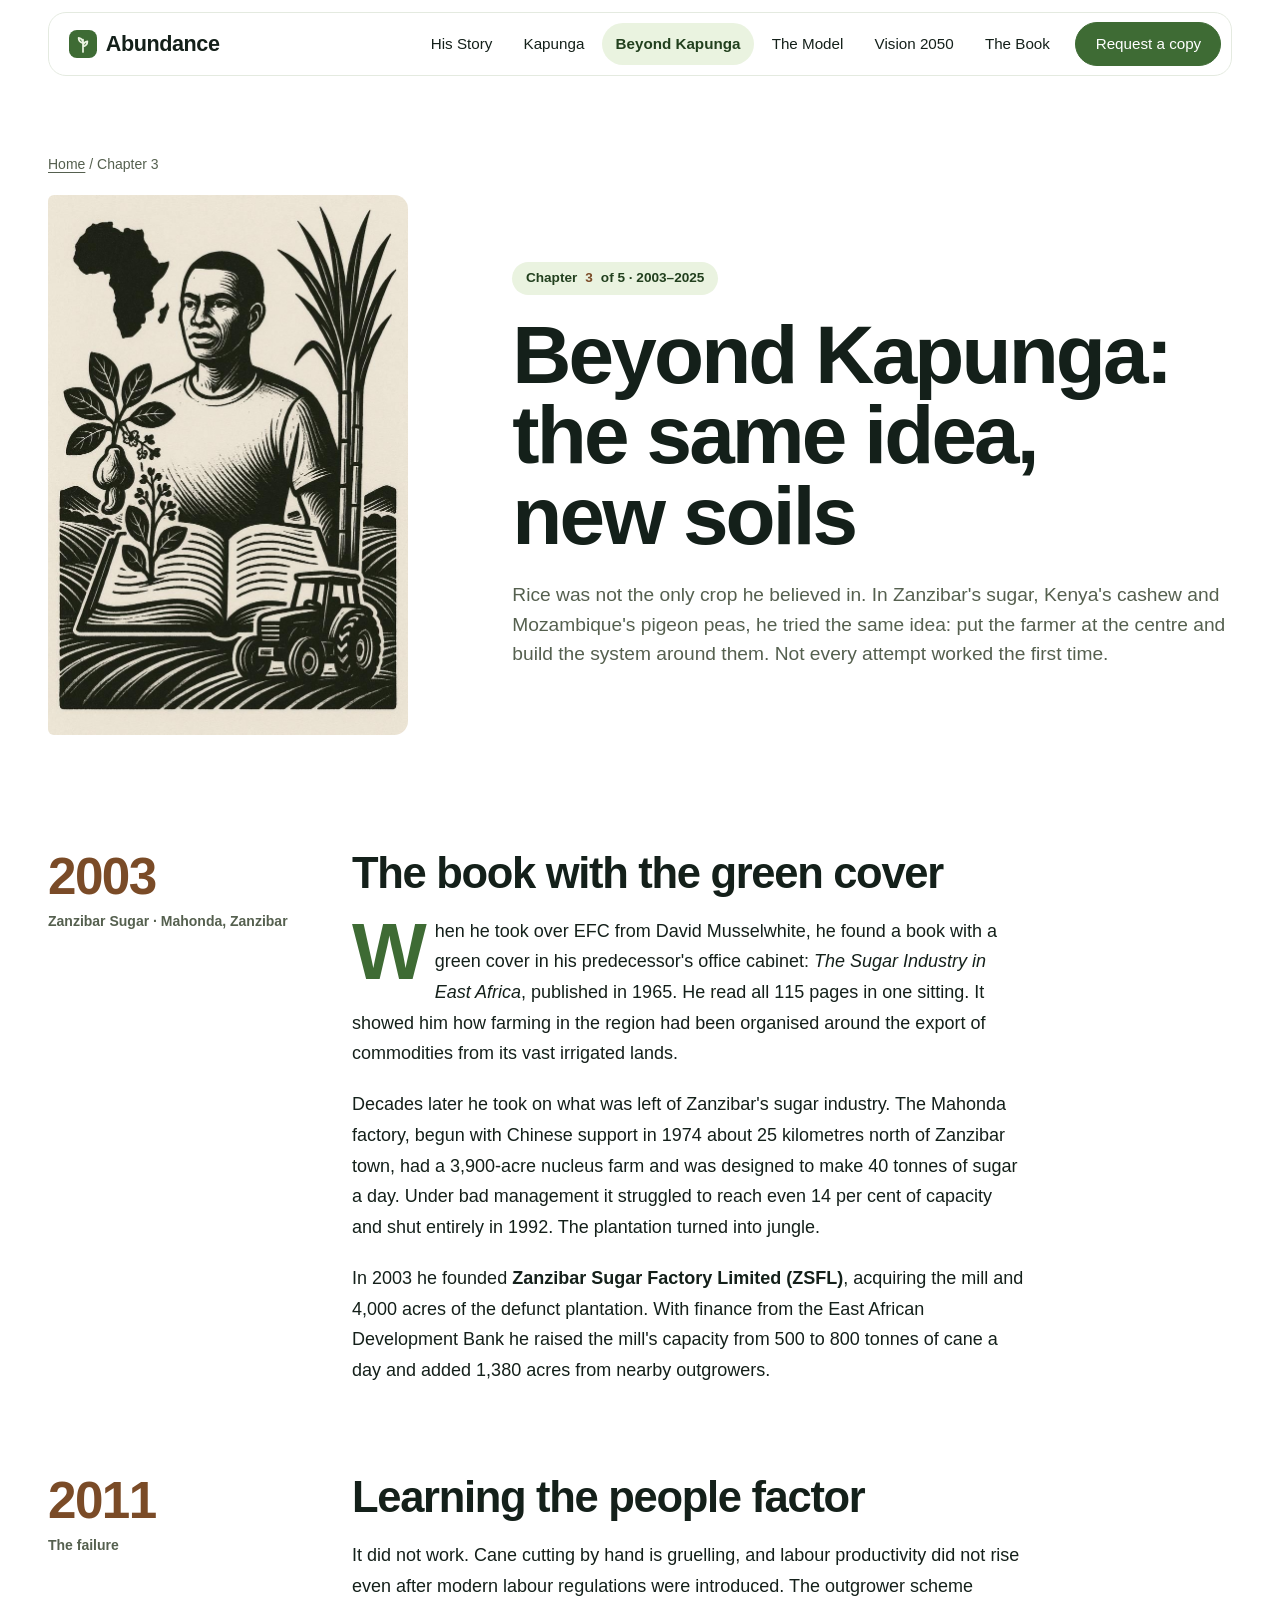
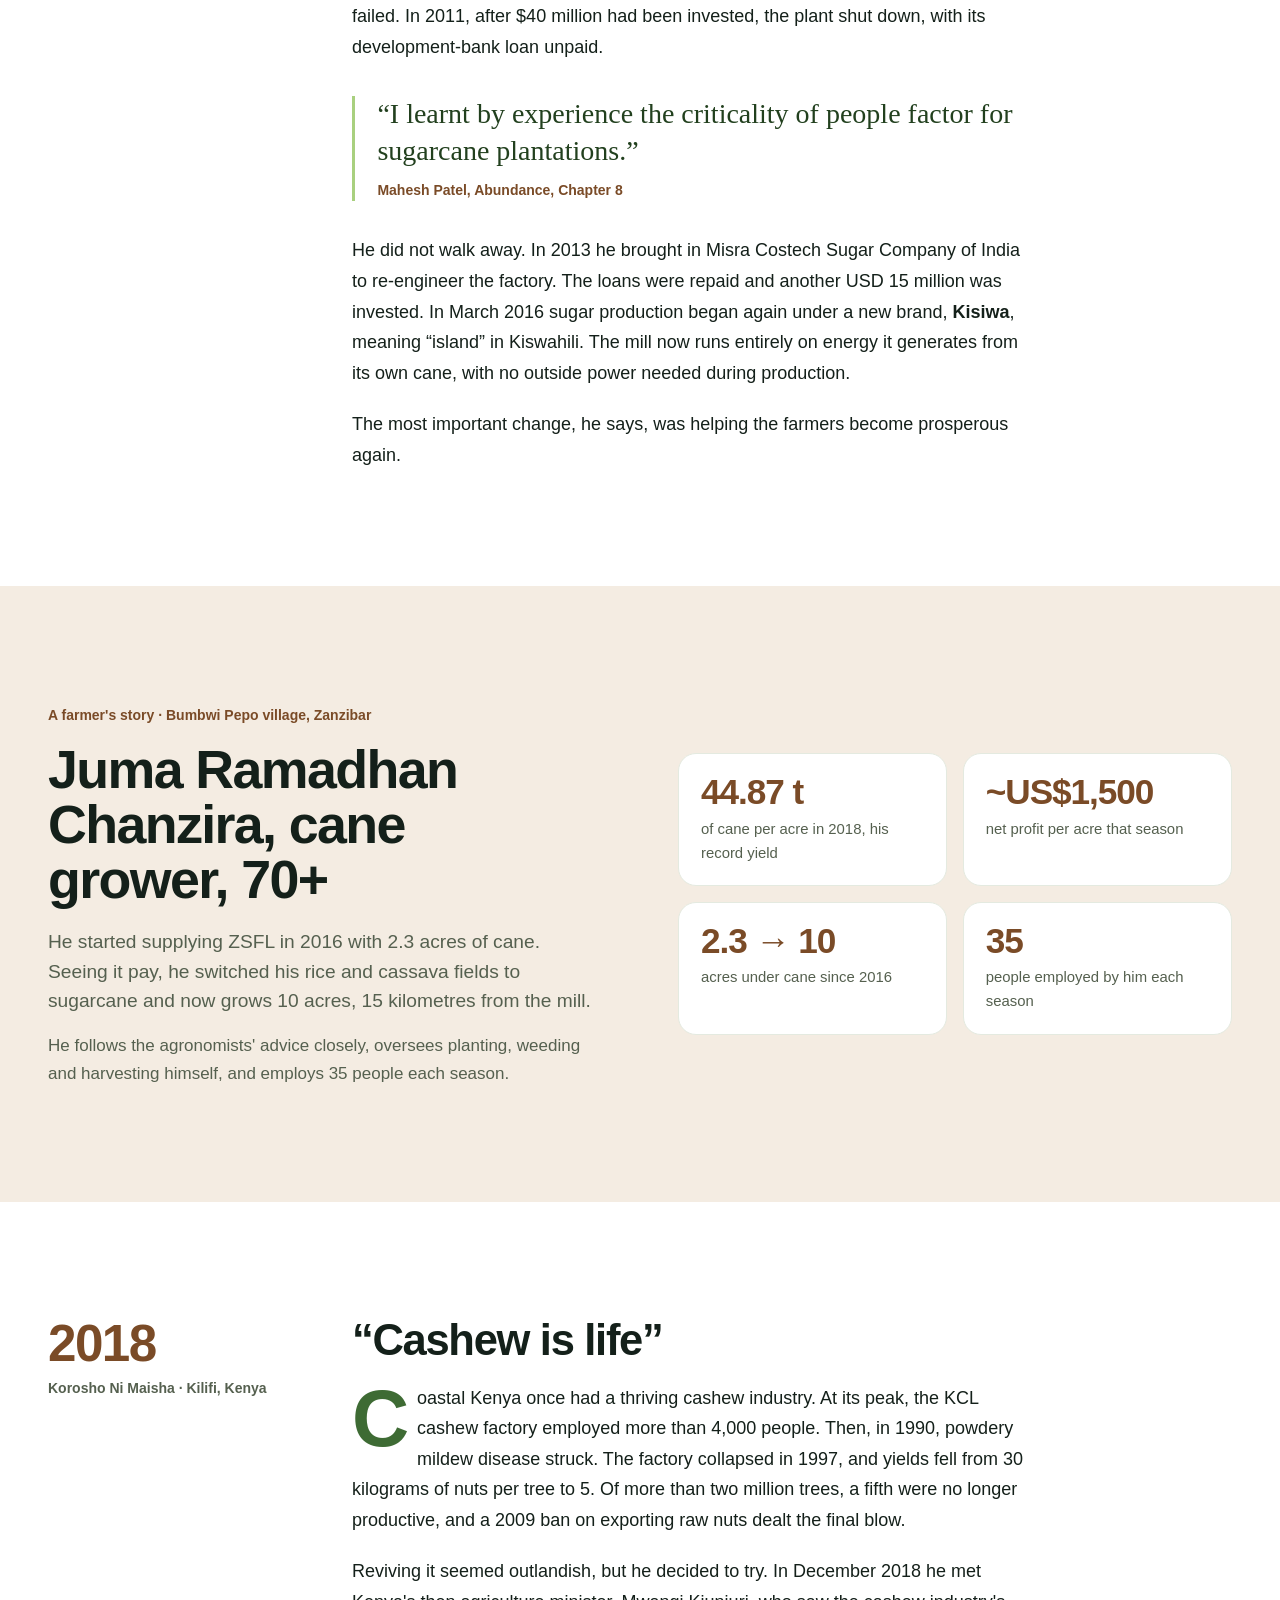
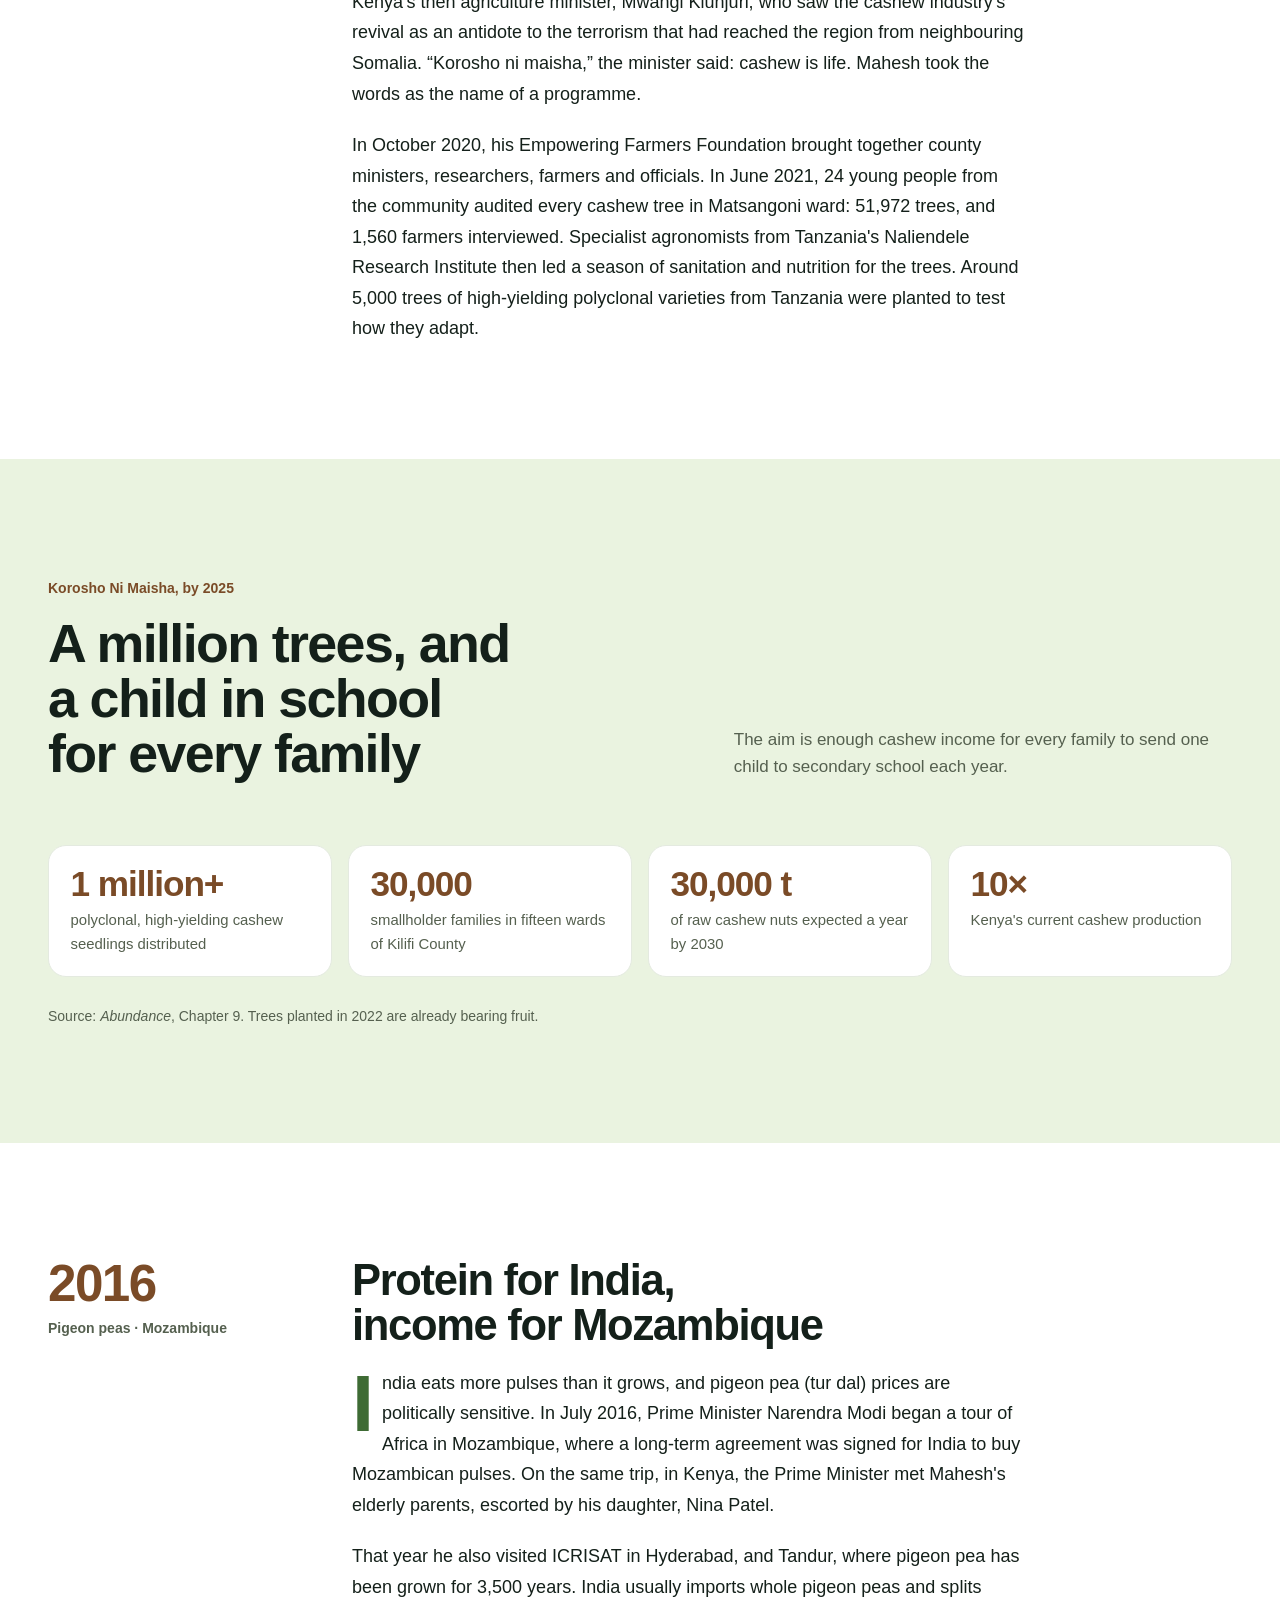
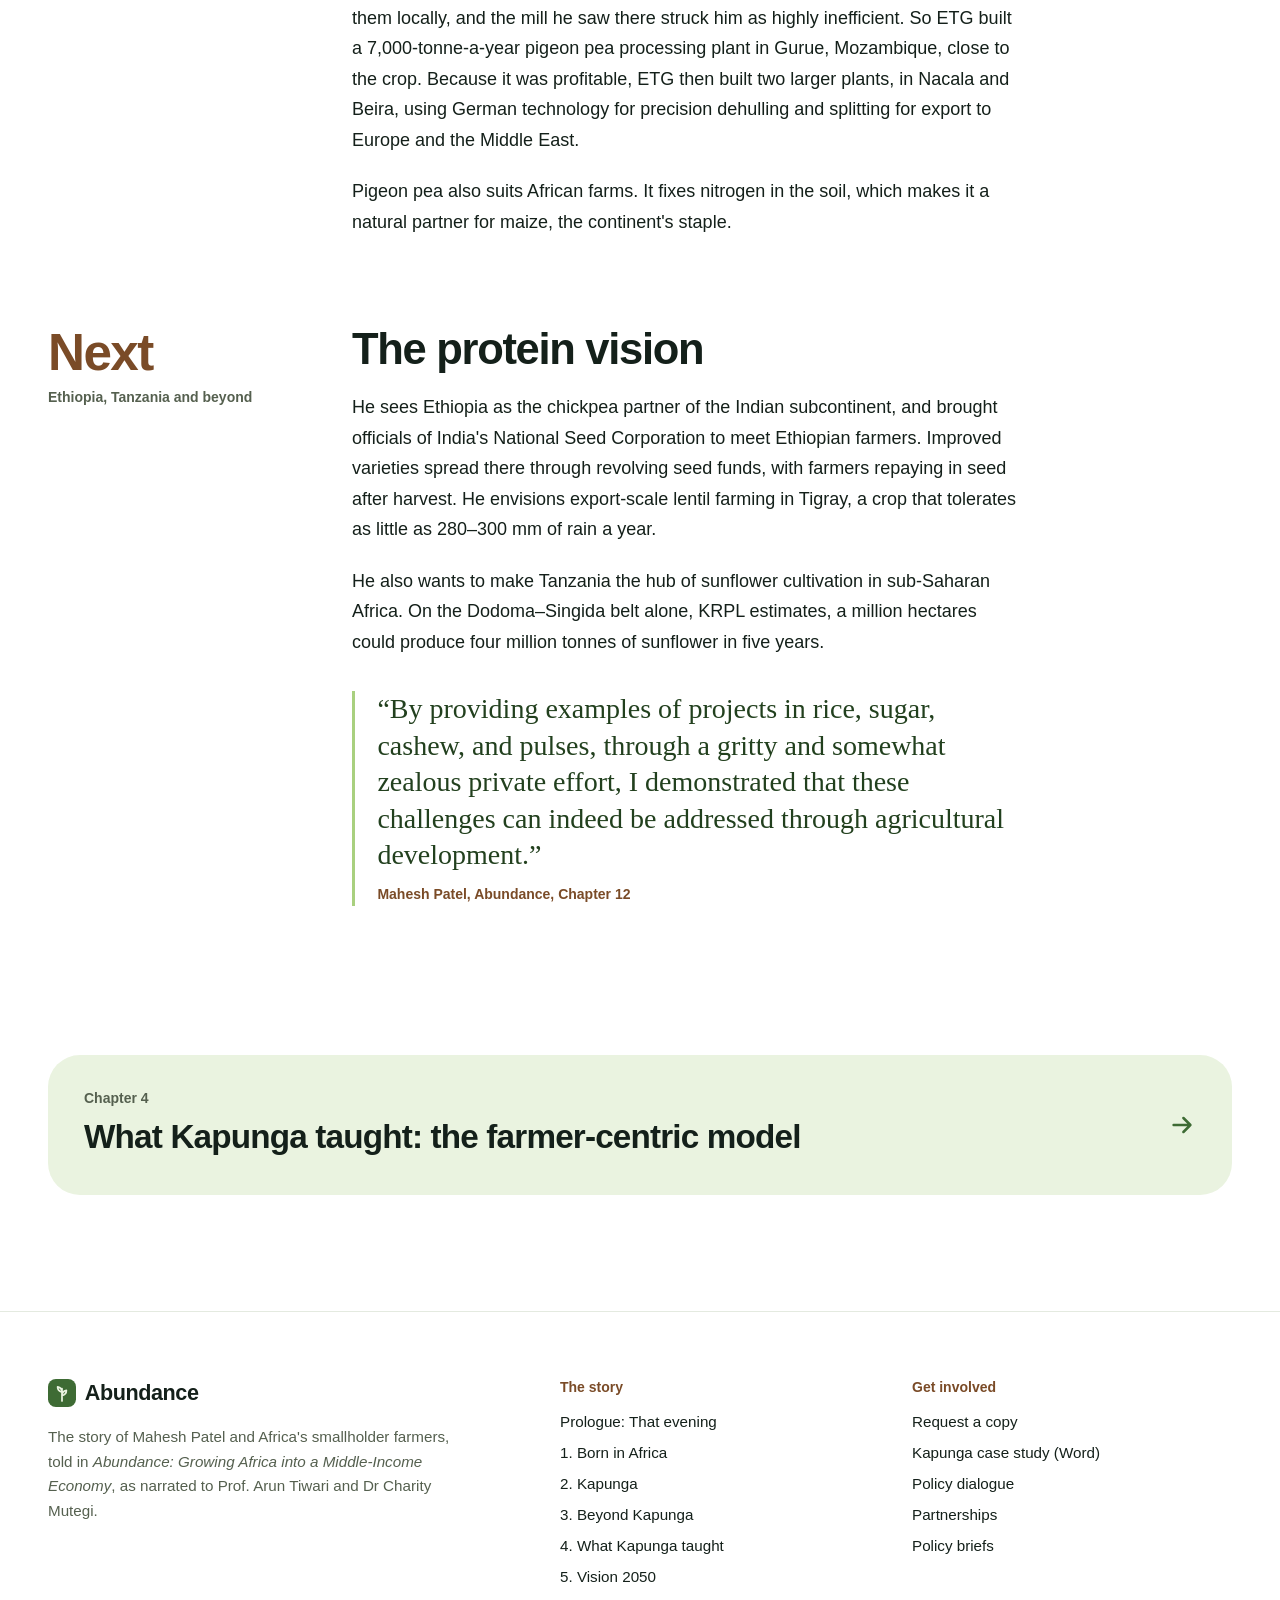
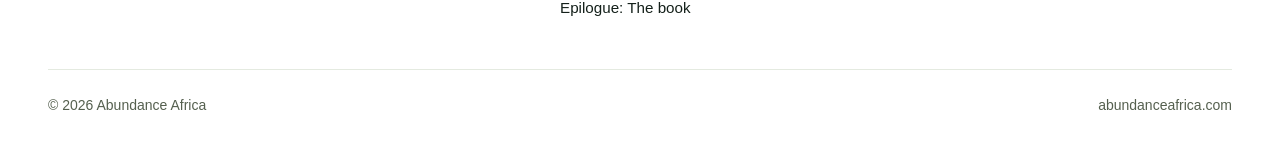
==== commit 800c9083: "Offer the Kapunga case study as a Word download - Rebuilt the KRPL case study as an editable .docx (" ====
--- a/beyond-kapunga.html
+++ b/beyond-kapunga.html
@@ -21,7 +21,7 @@
     <nav class="nav" aria-label="Main"><a href="mahesh-patel.html">His Story</a><a href="kapunga.html">Kapunga</a><a href="beyond-kapunga.html" aria-current="page">Beyond Kapunga</a><a href="the-model.html">The Model</a><a href="the-vision.html">Vision 2050</a><a href="the-book.html">The Book</a><a class="btn" href="request-copy.html">Request a copy</a></nav>
     <details class="menu">
       <summary>Menu</summary>
-      <nav aria-label="Main"><a href="mahesh-patel.html">His Story</a><a href="kapunga.html">Kapunga</a><a href="beyond-kapunga.html" aria-current="page">Beyond Kapunga</a><a href="the-model.html">The Model</a><a href="the-vision.html">Vision 2050</a><a href="the-book.html">The Book</a><a href="request-copy.html">Request a copy</a><a href="engage.html">Engage</a></nav>
+      <nav aria-label="Main"><a href="mahesh-patel.html">His Story</a><a href="kapunga.html">Kapunga</a><a href="beyond-kapunga.html" aria-current="page">Beyond Kapunga</a><a href="the-model.html">The Model</a><a href="the-vision.html">Vision 2050</a><a href="the-book.html">The Book</a><a href="request-copy.html">Request a copy</a><a href="engage.html">Engage</a><a href="assets/docs/kapunga-case-study.docx" download="Kapunga Rice Project Case Study.docx">Download the case study</a></nav>
     </details>
   </div>
 </header>
@@ -154,7 +154,7 @@
       </div>
       <div>
         <h4>Get involved</h4>
-        <ul><li><a href="request-copy.html">Request a copy</a></li><li><a href="engage.html?route=policy#form">Policy dialogue</a></li><li><a href="engage.html?route=partnership#form">Partnerships</a></li><li><a href="engage.html#briefs">Policy briefs</a></li></ul>
+        <ul><li><a href="request-copy.html">Request a copy</a></li><li><a href="assets/docs/kapunga-case-study.docx" download="Kapunga Rice Project Case Study.docx">Kapunga case study (Word)</a></li><li><a href="engage.html?route=policy#form">Policy dialogue</a></li><li><a href="engage.html?route=partnership#form">Partnerships</a></li><li><a href="engage.html#briefs">Policy briefs</a></li></ul>
       </div>
     </div>
     <div class="foot-note"><span>&copy; 2026 Abundance Africa</span><span>abundanceafrica.com</span></div>
--- a/assets/site.css
+++ b/assets/site.css
@@ -604,3 +604,9 @@
 @media (max-width: 980px) and (min-width: 641px) { .more-figs--4 { grid-template-columns: repeat(2, minmax(0, 1fr)); } }
 .bars li:nth-child(-n+3) .tip { left: 0; transform: none; }
 .bars li:nth-last-child(-n+3) .tip { left: auto; right: 0; transform: none; }
+.shift-q { margin: 1.4rem 0 1.75rem; padding-left: 1rem; border-left: 3px solid var(--sprout); }
+.shift-q p { font-family: var(--font-quote); font-size: clamp(1.25rem, 1.9vw, 1.6rem); line-height: 1.28; color: var(--green-deep); }
+.shift-q cite { display: block; margin-top: .55rem; font-style: normal; font-size: .8rem; font-weight: 700; color: var(--soil); }
+.briefs a.status { text-decoration: none; background: var(--green); color: #fff; }
+.briefs a.status:hover { background: var(--green-hover); color: #fff; }
+.cta-band { display: flex; flex-wrap: wrap; align-items: center; justify-content: space-between; gap: 1.25rem 2rem; margin-top: 2rem; padding: clamp(1.25rem, 3vw, 2rem); background: #fff; border: 1px solid var(--rule); border-radius: var(--radius-l); }
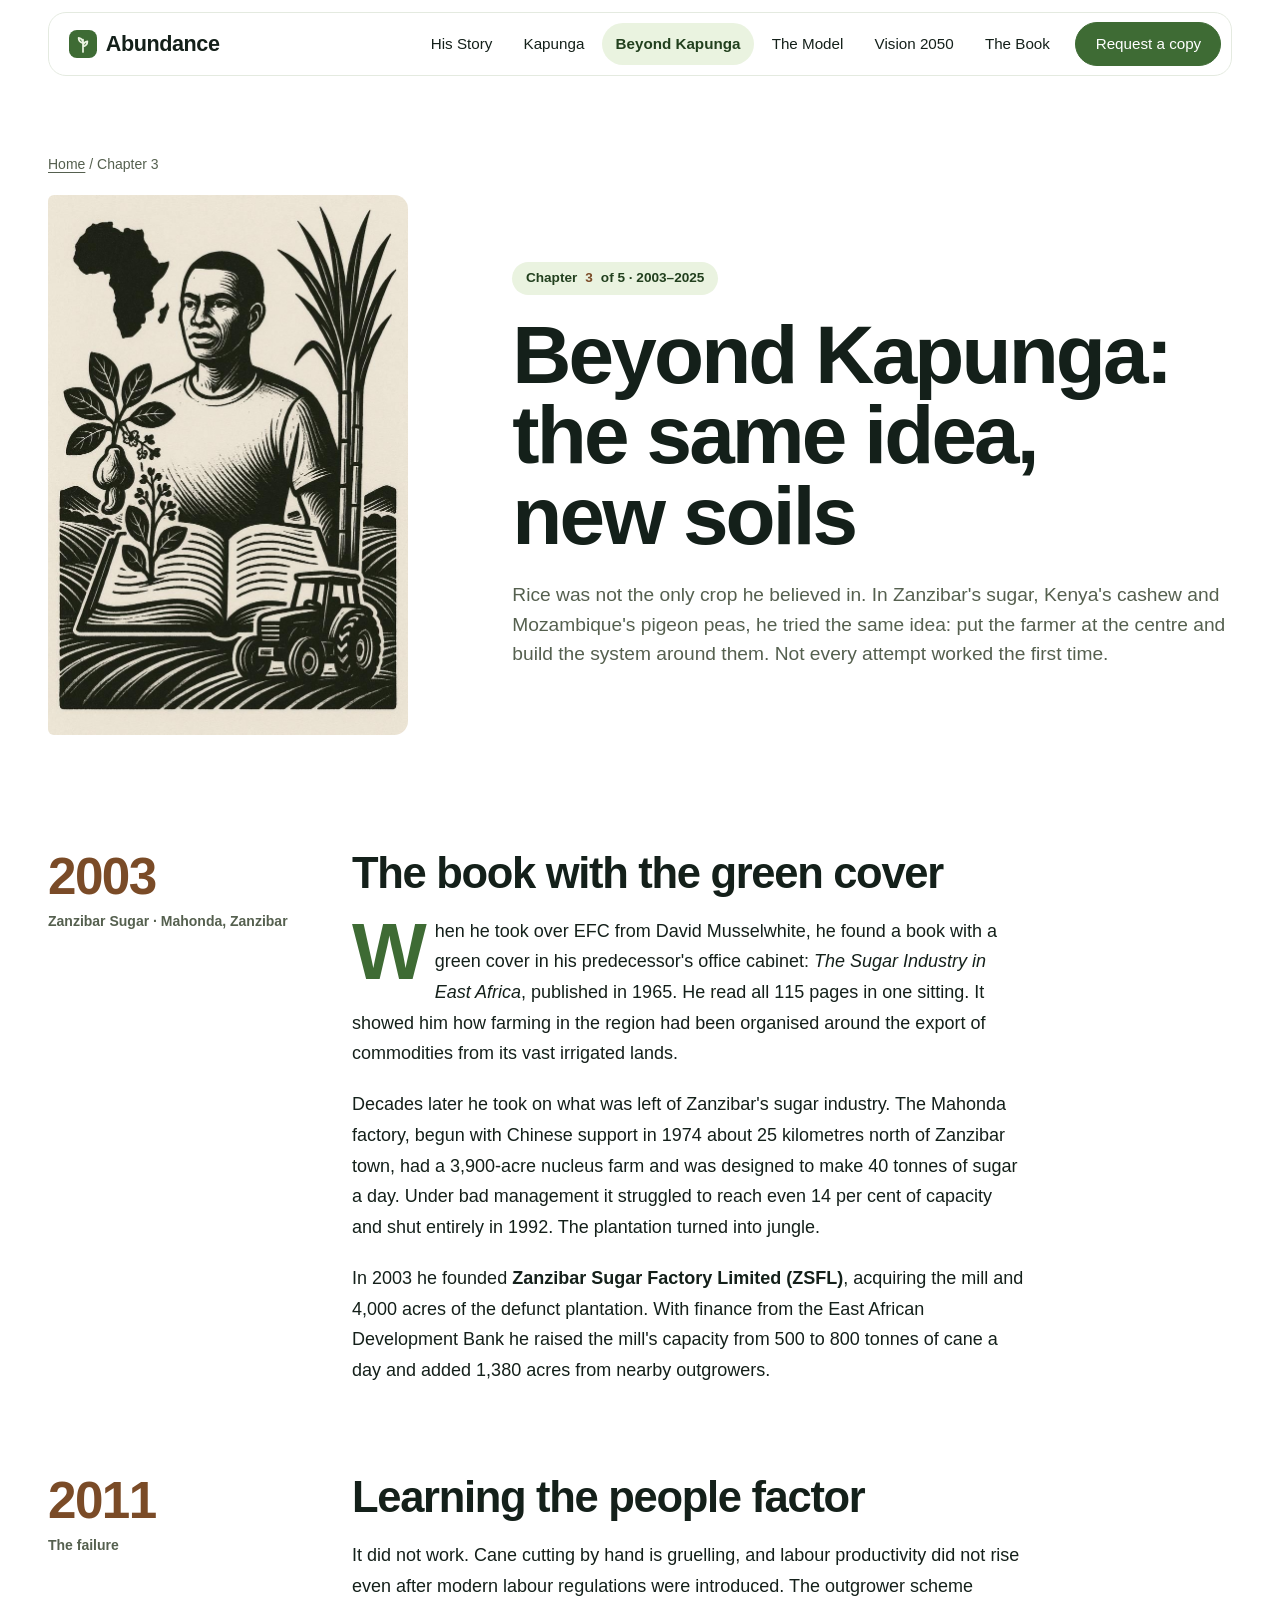
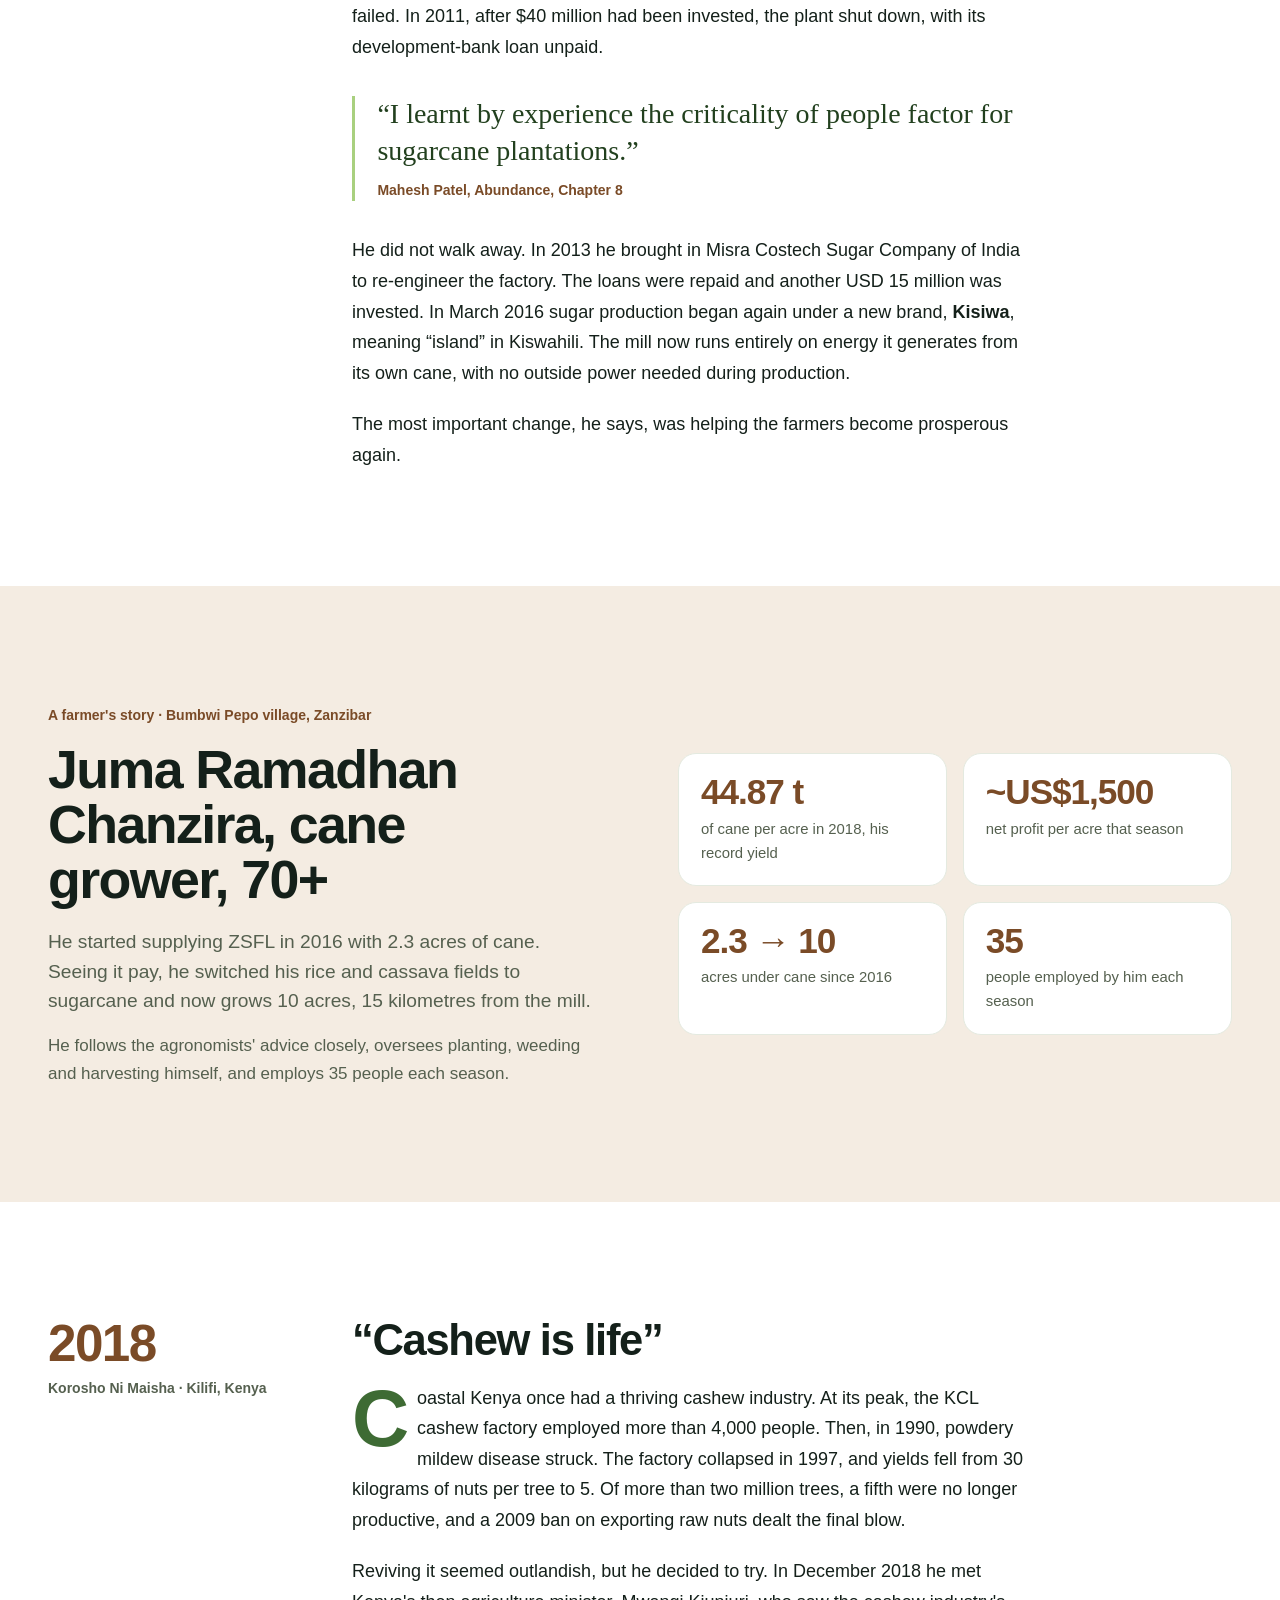
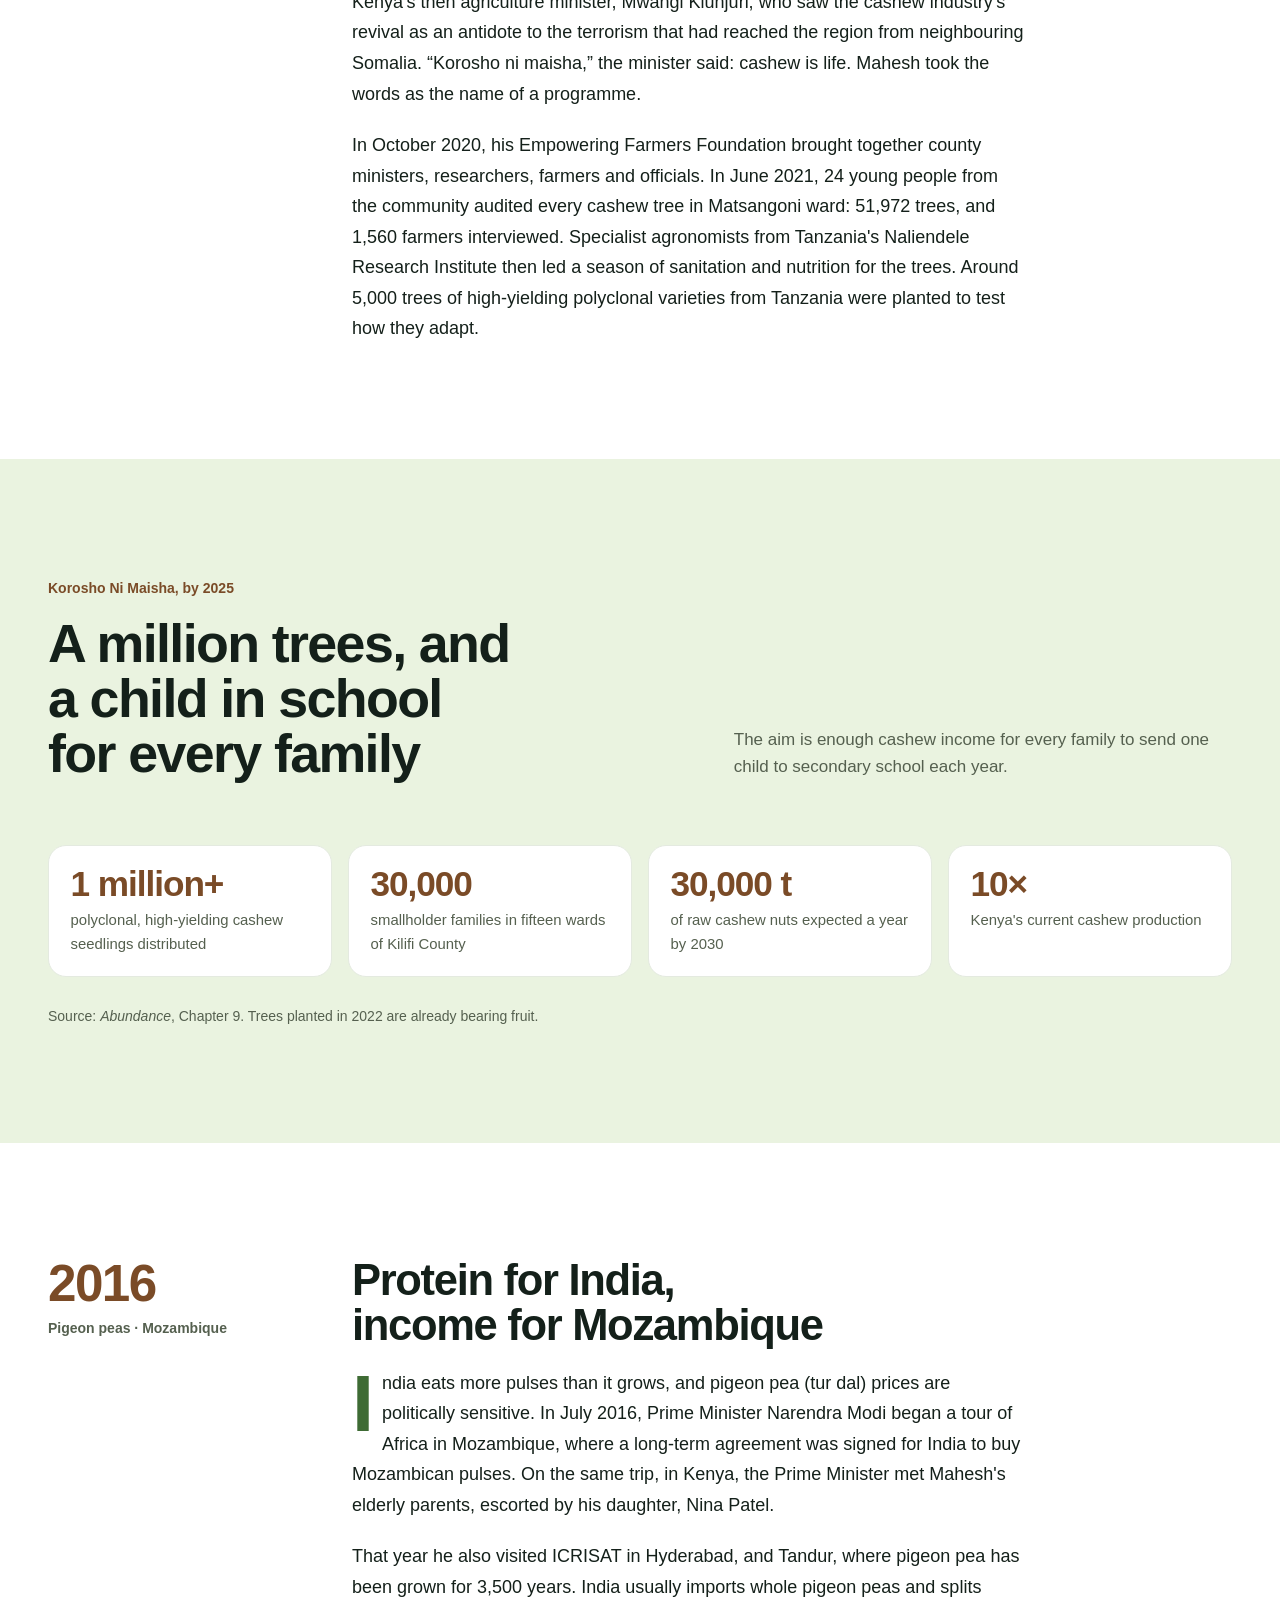
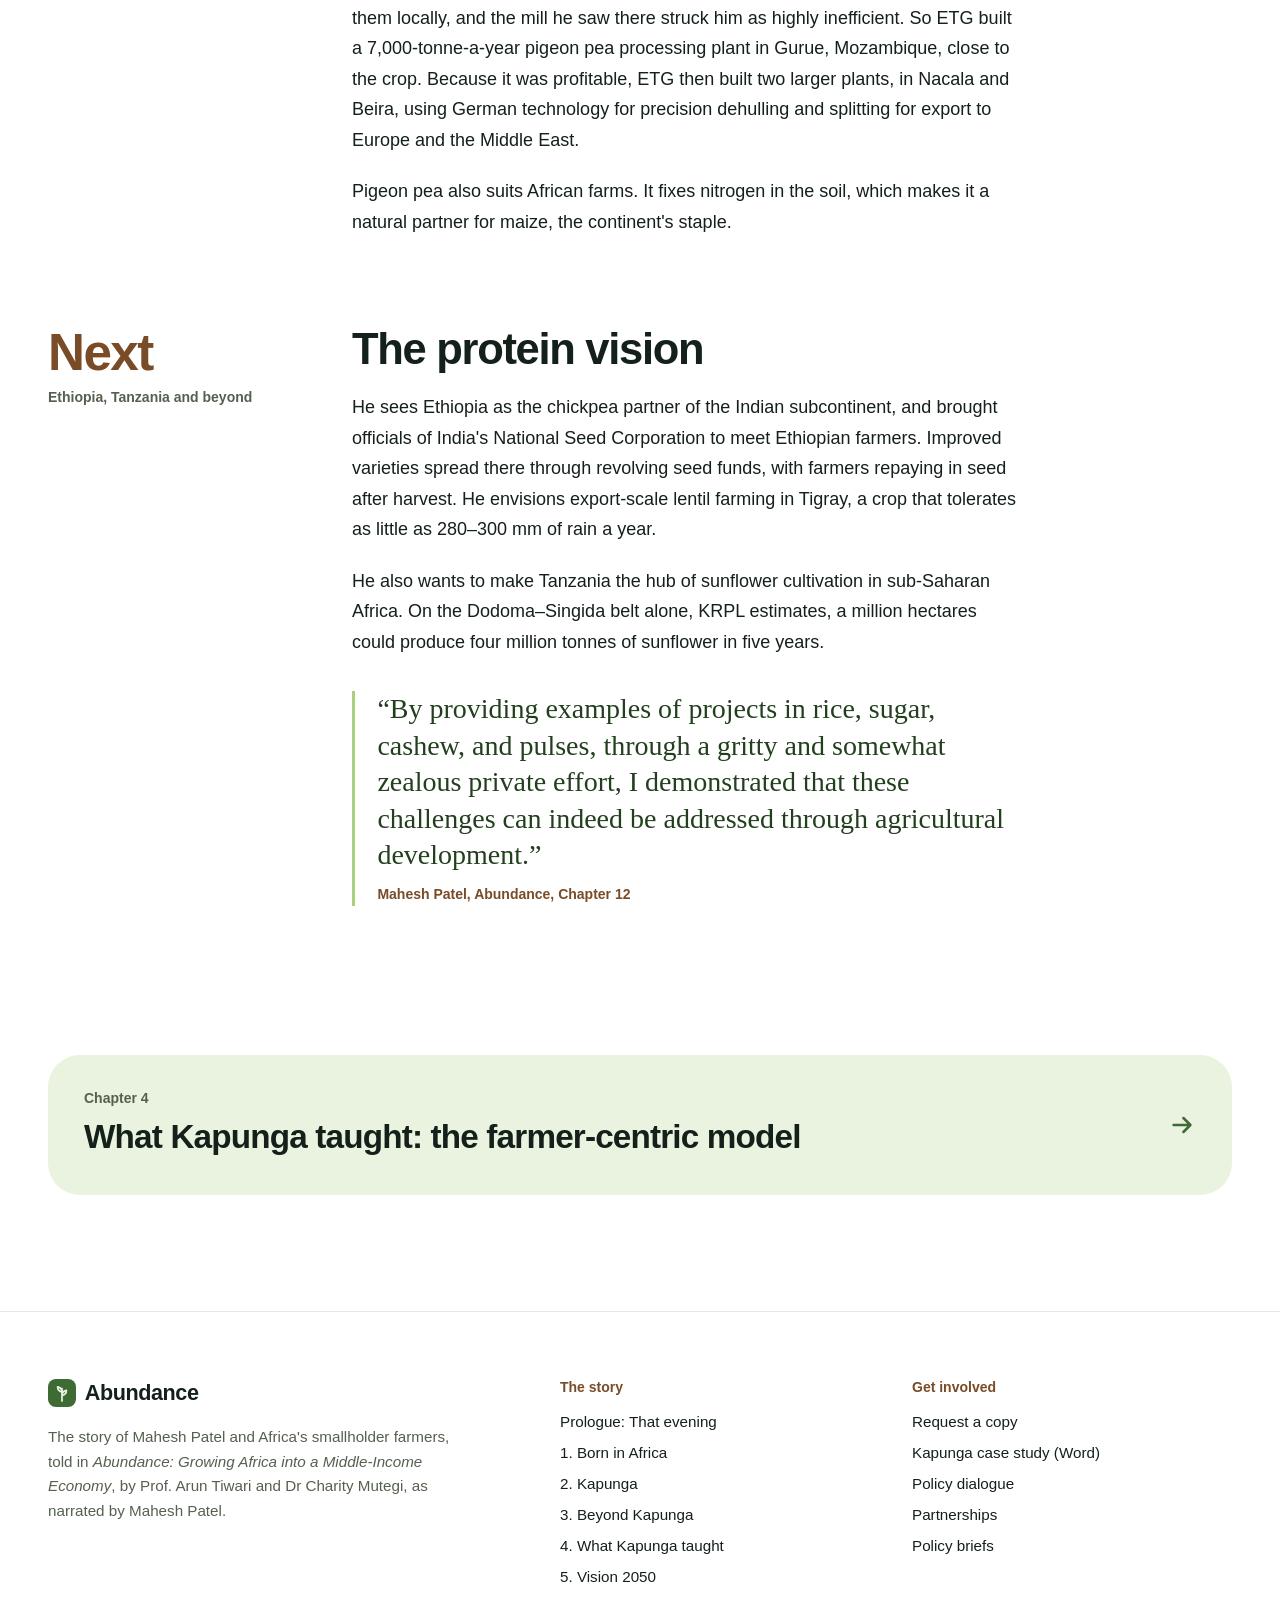
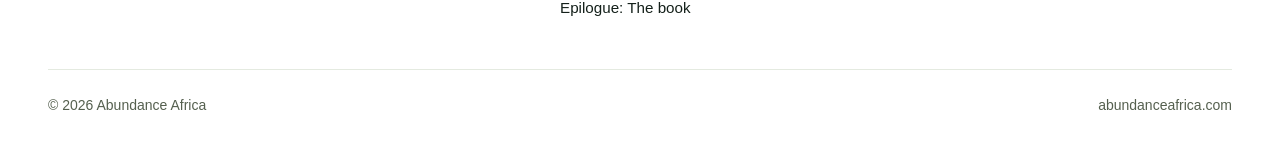
==== commit 1bd51613: "Credit Prof. Arun Tiwari and Dr Charity Mutegi as authors, as narrated by Mahesh Patel; add custom d" ====
--- a/beyond-kapunga.html
+++ b/beyond-kapunga.html
@@ -146,7 +146,7 @@
     <div class="foot-grid">
       <div>
         <a class="brand" href="index.html"><svg viewBox="0 0 32 32" aria-hidden="true"><rect width="32" height="32" rx="9" fill="#3E6B34"/><path d="M16 25V11M16 15c-3-1-5-3.5-5-6 3 .5 5 3 5 6zm0 4c3-1 5-3.5 5-6-3 .5-5 3-5 6z" stroke="#EAF3E0" stroke-width="2" fill="none" stroke-linecap="round" stroke-linejoin="round"/></svg><b>Abundance</b></a>
-        <p class="muted" style="margin-top:.9rem;max-width:26rem">The story of Mahesh Patel and Africa's smallholder farmers, told in <i>Abundance: Growing Africa into a Middle-Income Economy</i>, as narrated to Prof. Arun Tiwari and Dr Charity Mutegi.</p>
+        <p class="muted" style="margin-top:.9rem;max-width:26rem">The story of Mahesh Patel and Africa's smallholder farmers, told in <i>Abundance: Growing Africa into a Middle-Income Economy</i>, by Prof. Arun Tiwari and Dr Charity Mutegi, as narrated by Mahesh Patel.</p>
       </div>
       <div>
         <h4>The story</h4>
